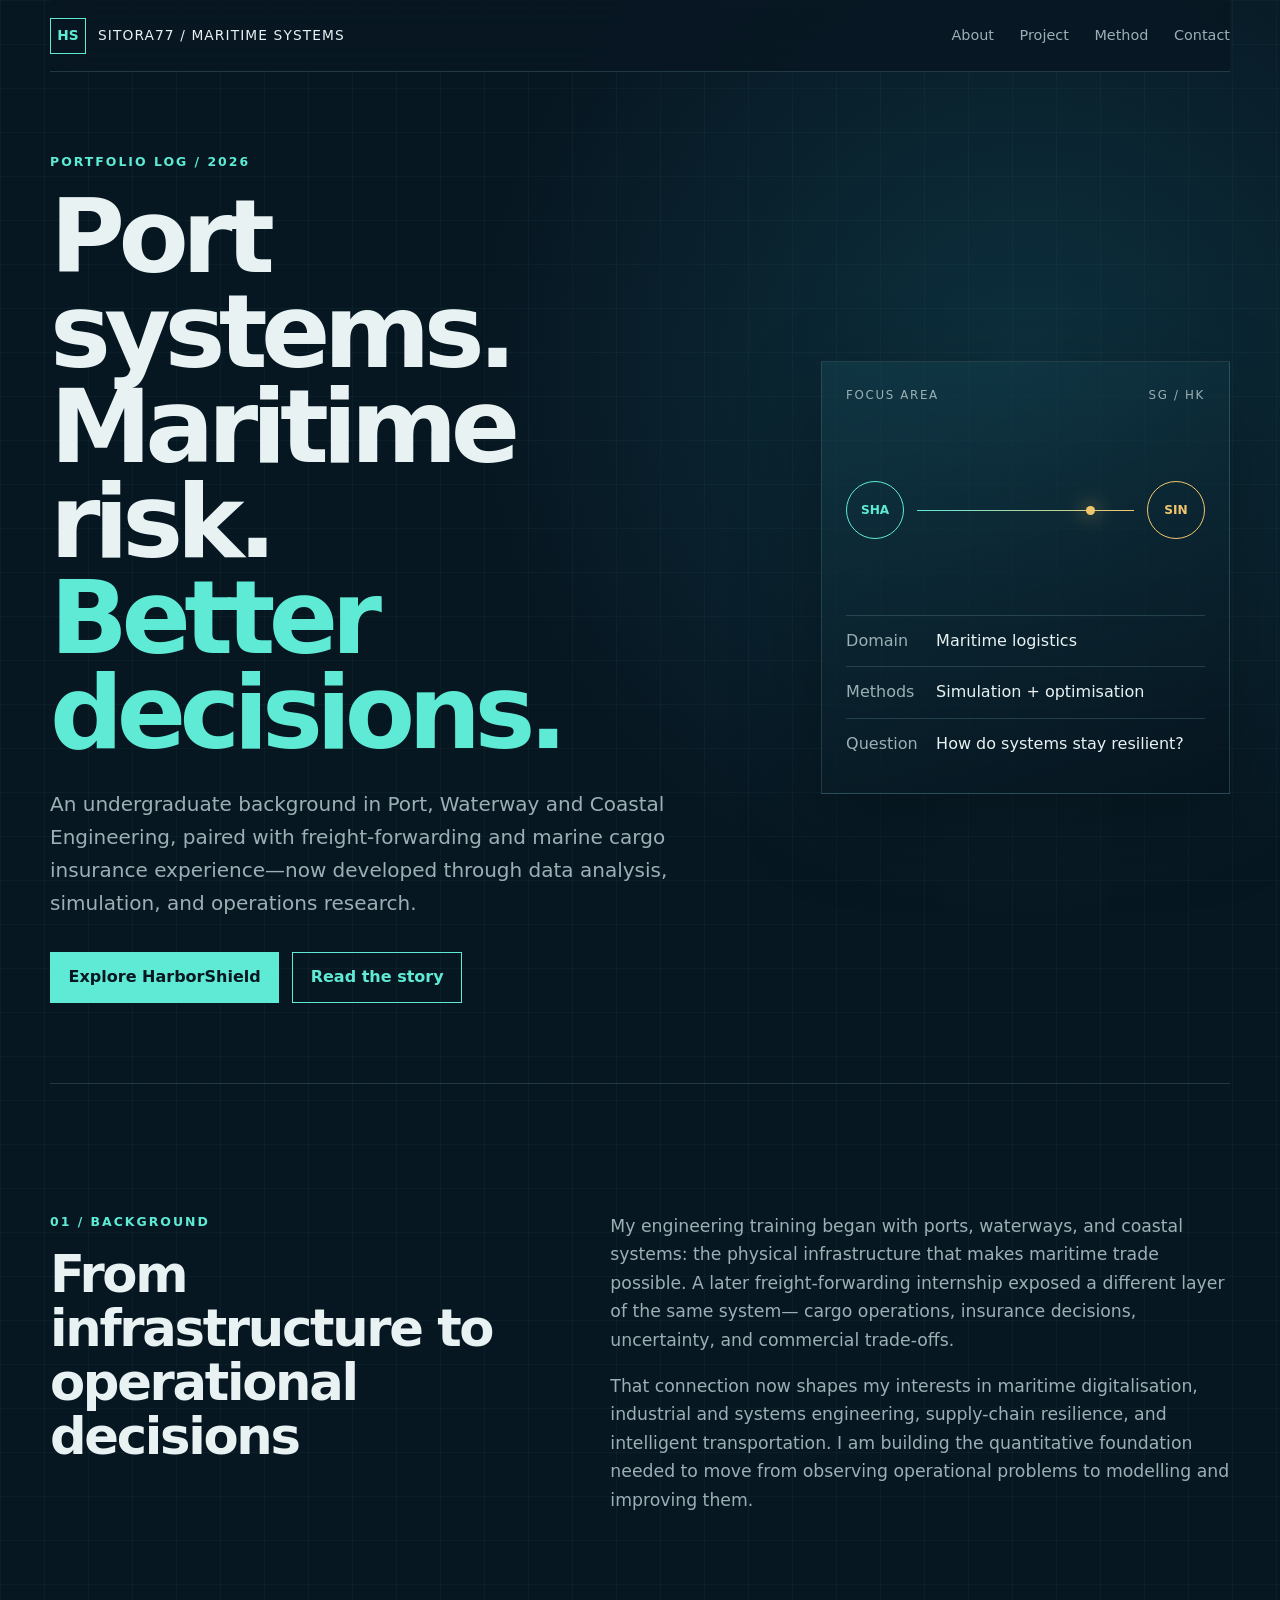
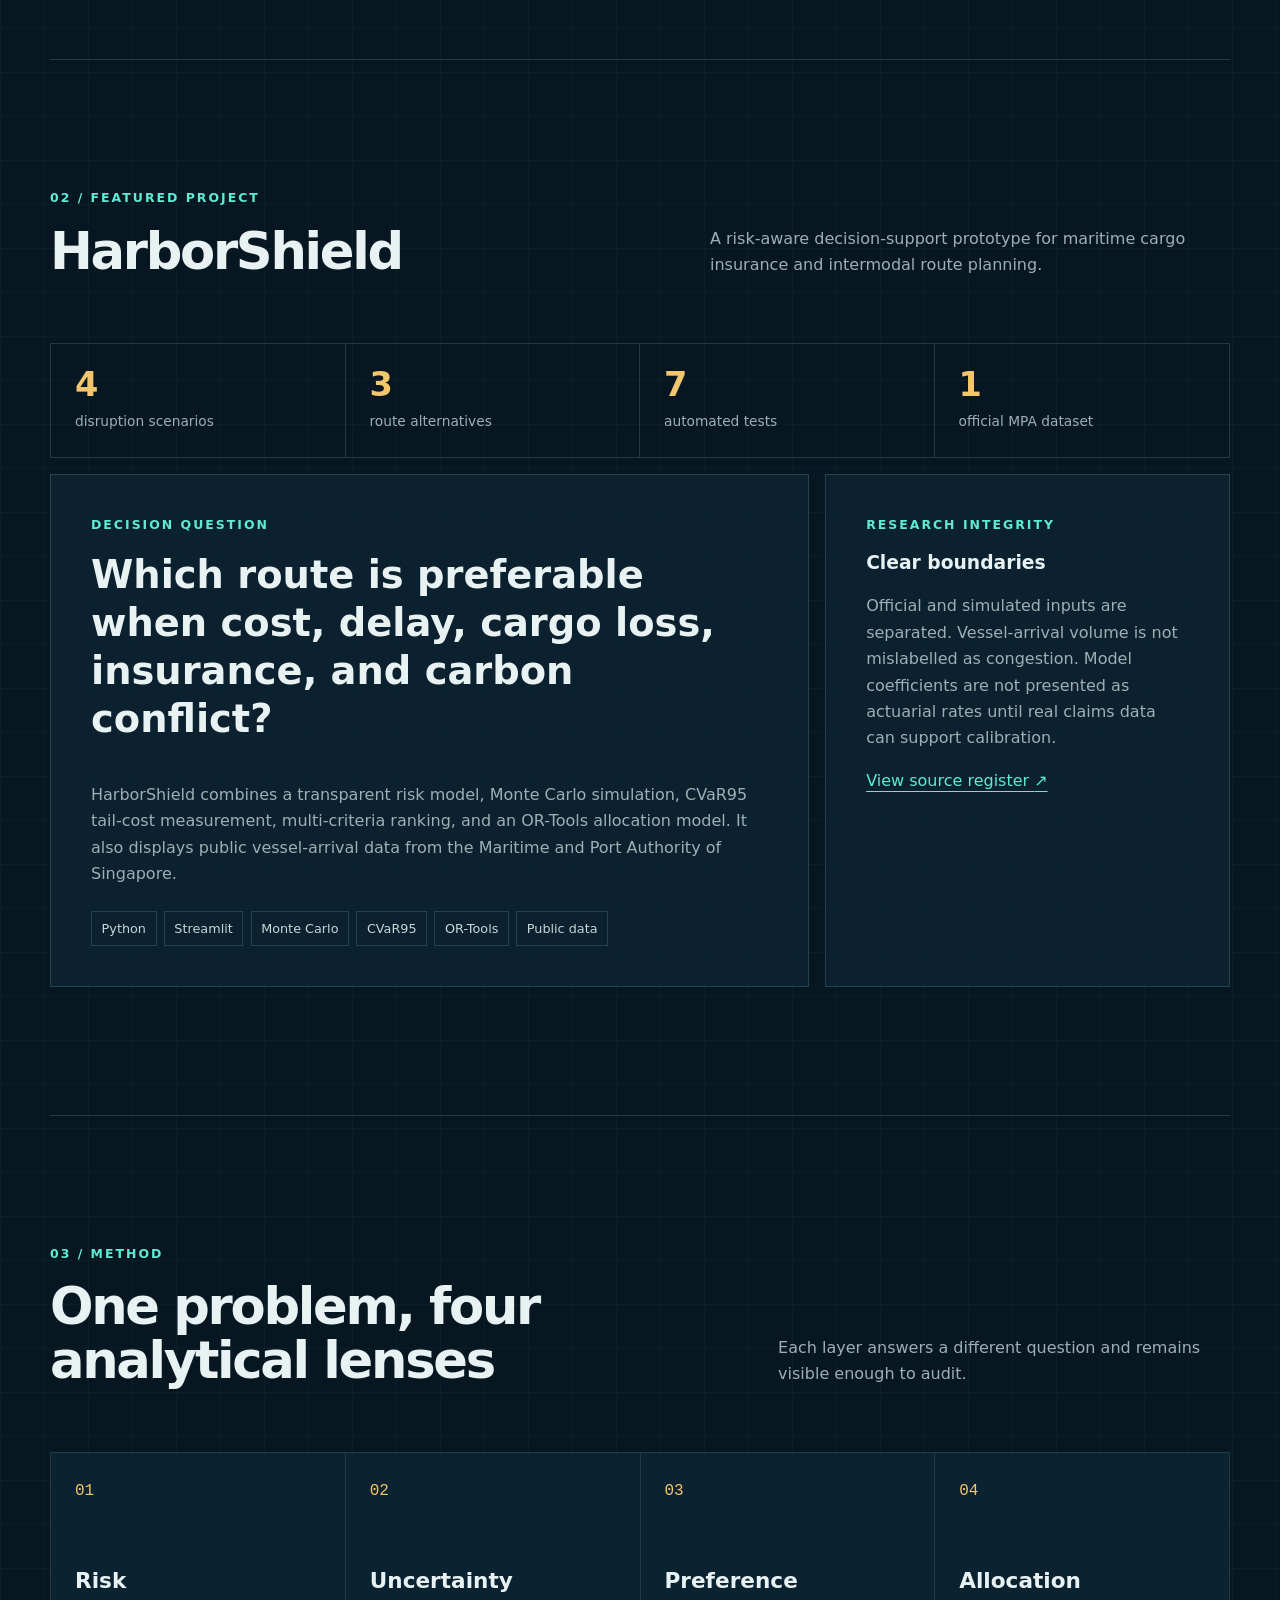
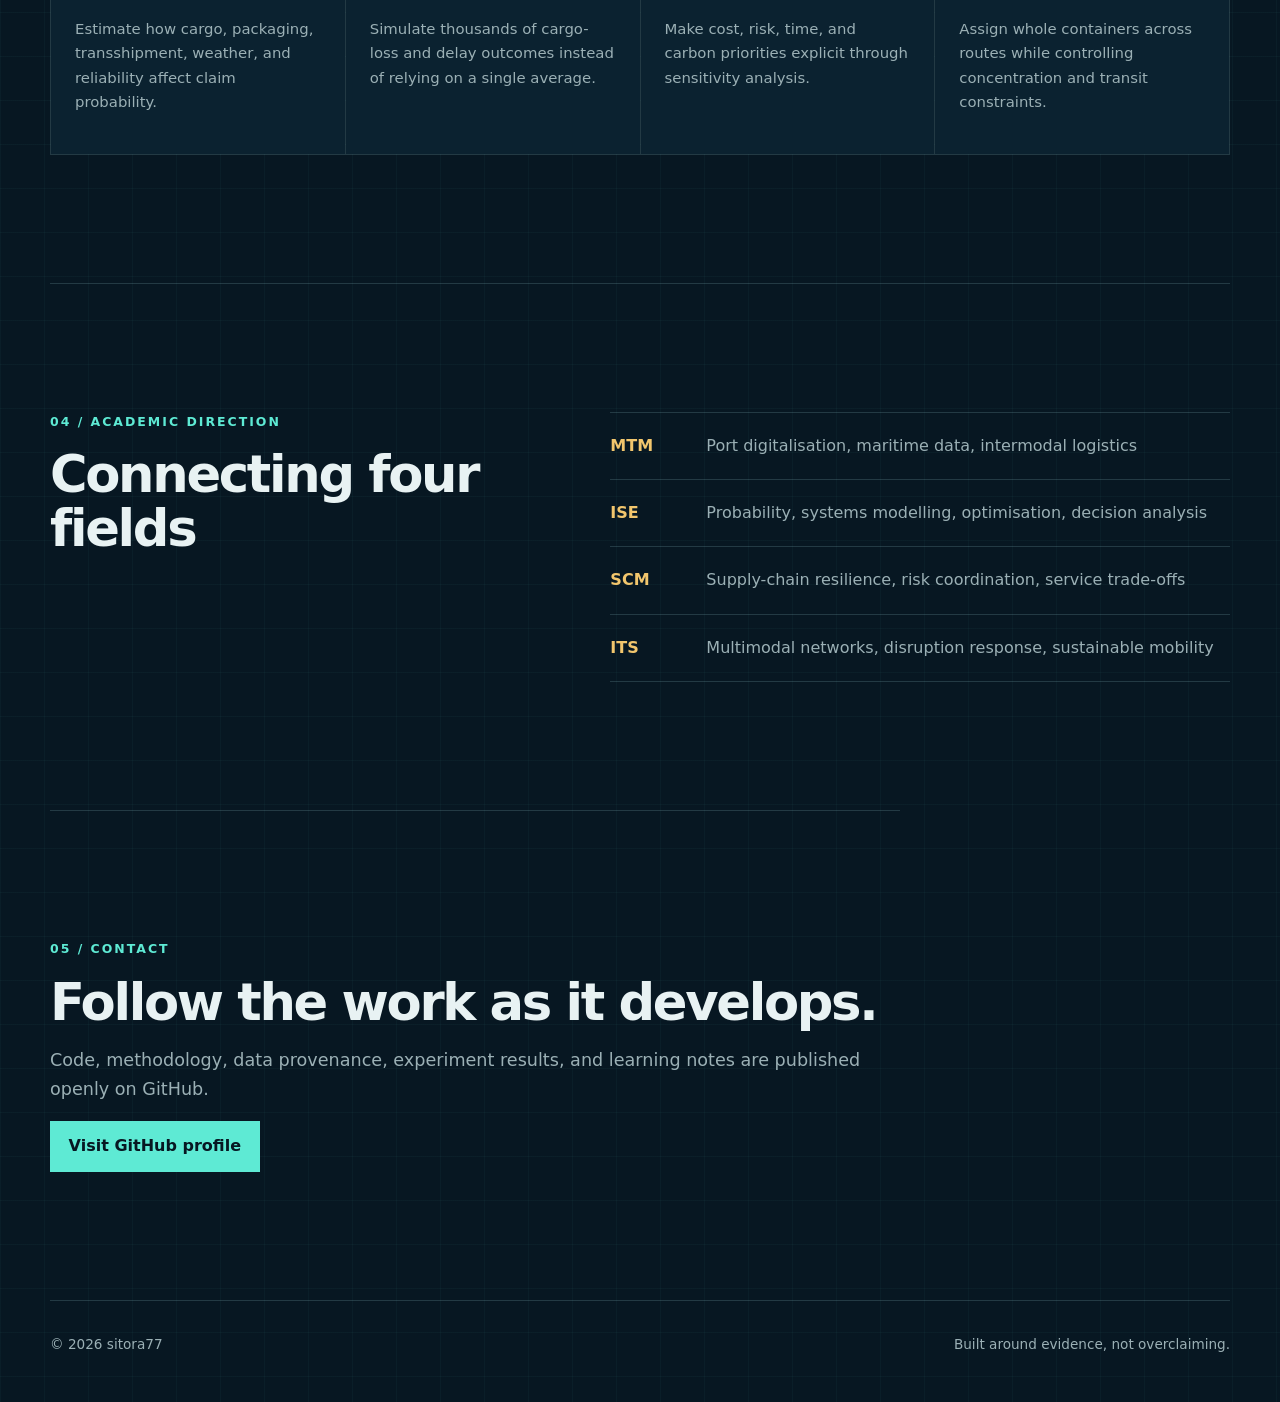
==== index.html @ 644c0356 "Launch maritime systems portfolio site" ====
<!doctype html>
<html lang="en">
  <head>
    <meta charset="utf-8" />
    <meta name="viewport" content="width=device-width, initial-scale=1" />
    <meta
      name="description"
      content="A portfolio in maritime systems, supply-chain risk, operations research, and intelligent transportation."
    />
    <meta name="theme-color" content="#071722" />
    <title>sitora77 — Maritime Systems Portfolio</title>
    <link
      rel="icon"
      type="image/svg+xml"
      href="data:image/svg+xml,%3Csvg xmlns='http://www.w3.org/2000/svg' viewBox='0 0 64 64'%3E%3Crect width='64' height='64' rx='14' fill='%23071722'/%3E%3Cpath d='M13 39h38M19 31h26M26 23h12' stroke='%235eead4' stroke-width='4' stroke-linecap='round'/%3E%3Cpath d='M15 46c7 5 27 5 34 0' fill='none' stroke='%23f2c66d' stroke-width='4' stroke-linecap='round'/%3E%3C/svg%3E"
    />
    <link rel="stylesheet" href="styles.css" />
    <script src="script.js" defer></script>
  </head>
  <body>
    <a class="skip-link" href="#main">Skip to content</a>
    <header class="site-header">
      <a class="brand" href="#top" aria-label="Portfolio home">
        <span class="brand-mark" aria-hidden="true">HS</span>
        <span>sitora77 / maritime systems</span>
      </a>
      <button class="menu-button" type="button" aria-expanded="false" aria-controls="site-nav">
        Menu
      </button>
      <nav id="site-nav" aria-label="Primary navigation">
        <a href="#about">About</a>
        <a href="#project">Project</a>
        <a href="#method">Method</a>
        <a href="#contact">Contact</a>
      </nav>
    </header>

    <main id="main">
      <section class="hero" id="top" aria-labelledby="hero-title">
        <div class="hero-copy">
          <p class="eyebrow">PORTFOLIO LOG / 2026</p>
          <h1 id="hero-title">Port systems.<br />Maritime risk.<br /><span>Better decisions.</span></h1>
          <p class="hero-summary">
            An undergraduate background in Port, Waterway and Coastal Engineering,
            paired with freight-forwarding and marine cargo insurance experience—now
            developed through data analysis, simulation, and operations research.
          </p>
          <div class="hero-actions">
            <a class="button button-primary" href="https://github.com/sitora77/harborshield">
              Explore HarborShield
            </a>
            <a class="button button-secondary" href="#about">Read the story</a>
          </div>
        </div>
        <aside class="signal-panel" aria-label="Portfolio coordinates">
          <div class="signal-topline">
            <span>FOCUS AREA</span>
            <span>SG / HK</span>
          </div>
          <div class="route-visual" aria-hidden="true">
            <span class="port port-a">SHA</span>
            <span class="route-line"></span>
            <span class="port port-b">SIN</span>
          </div>
          <dl class="signal-list">
            <div><dt>Domain</dt><dd>Maritime logistics</dd></div>
            <div><dt>Methods</dt><dd>Simulation + optimisation</dd></div>
            <div><dt>Question</dt><dd>How do systems stay resilient?</dd></div>
          </dl>
        </aside>
      </section>

      <section class="section section-grid" id="about" aria-labelledby="about-title">
        <div>
          <p class="section-index">01 / BACKGROUND</p>
          <h2 id="about-title">From infrastructure to operational decisions</h2>
        </div>
        <div class="prose">
          <p>
            My engineering training began with ports, waterways, and coastal systems:
            the physical infrastructure that makes maritime trade possible. A later
            freight-forwarding internship exposed a different layer of the same system—
            cargo operations, insurance decisions, uncertainty, and commercial trade-offs.
          </p>
          <p>
            That connection now shapes my interests in maritime digitalisation,
            industrial and systems engineering, supply-chain resilience, and intelligent
            transportation. I am building the quantitative foundation needed to move
            from observing operational problems to modelling and improving them.
          </p>
        </div>
      </section>

      <section class="section project-section" id="project" aria-labelledby="project-title">
        <div class="project-heading">
          <div>
            <p class="section-index">02 / FEATURED PROJECT</p>
            <h2 id="project-title">HarborShield</h2>
          </div>
          <p class="project-deck">
            A risk-aware decision-support prototype for maritime cargo insurance and
            intermodal route planning.
          </p>
        </div>

        <div class="metric-strip" aria-label="Project facts">
          <div><strong>4</strong><span>disruption scenarios</span></div>
          <div><strong>3</strong><span>route alternatives</span></div>
          <div><strong>7</strong><span>automated tests</span></div>
          <div><strong>1</strong><span>official MPA dataset</span></div>
        </div>

        <div class="project-grid">
          <article class="project-card project-card-main">
            <p class="card-label">DECISION QUESTION</p>
            <h3>Which route is preferable when cost, delay, cargo loss, insurance, and carbon conflict?</h3>
            <p>
              HarborShield combines a transparent risk model, Monte Carlo simulation,
              CVaR95 tail-cost measurement, multi-criteria ranking, and an OR-Tools
              allocation model. It also displays public vessel-arrival data from the
              Maritime and Port Authority of Singapore.
            </p>
            <div class="tag-list" aria-label="Project methods">
              <span>Python</span><span>Streamlit</span><span>Monte Carlo</span>
              <span>CVaR95</span><span>OR-Tools</span><span>Public data</span>
            </div>
          </article>
          <article class="project-card">
            <p class="card-label">RESEARCH INTEGRITY</p>
            <h3>Clear boundaries</h3>
            <p>
              Official and simulated inputs are separated. Vessel-arrival volume is not
              mislabelled as congestion. Model coefficients are not presented as
              actuarial rates until real claims data can support calibration.
            </p>
            <a class="text-link" href="https://github.com/sitora77/harborshield/blob/main/docs/LITERATURE_AND_OPEN_SOURCE.md">
              View source register <span aria-hidden="true">↗</span>
            </a>
          </article>
        </div>
      </section>

      <section class="section" id="method" aria-labelledby="method-title">
        <p class="section-index">03 / METHOD</p>
        <div class="method-heading">
          <h2 id="method-title">One problem, four analytical lenses</h2>
          <p>Each layer answers a different question and remains visible enough to audit.</p>
        </div>
        <ol class="method-grid">
          <li>
            <span>01</span>
            <h3>Risk</h3>
            <p>Estimate how cargo, packaging, transshipment, weather, and reliability affect claim probability.</p>
          </li>
          <li>
            <span>02</span>
            <h3>Uncertainty</h3>
            <p>Simulate thousands of cargo-loss and delay outcomes instead of relying on a single average.</p>
          </li>
          <li>
            <span>03</span>
            <h3>Preference</h3>
            <p>Make cost, risk, time, and carbon priorities explicit through sensitivity analysis.</p>
          </li>
          <li>
            <span>04</span>
            <h3>Allocation</h3>
            <p>Assign whole containers across routes while controlling concentration and transit constraints.</p>
          </li>
        </ol>
      </section>

      <section class="section direction-section" aria-labelledby="direction-title">
        <div>
          <p class="section-index">04 / ACADEMIC DIRECTION</p>
          <h2 id="direction-title">Connecting four fields</h2>
        </div>
        <div class="direction-list">
          <div><span>MTM</span><p>Port digitalisation, maritime data, intermodal logistics</p></div>
          <div><span>ISE</span><p>Probability, systems modelling, optimisation, decision analysis</p></div>
          <div><span>SCM</span><p>Supply-chain resilience, risk coordination, service trade-offs</p></div>
          <div><span>ITS</span><p>Multimodal networks, disruption response, sustainable mobility</p></div>
        </div>
      </section>

      <section class="section contact-section" id="contact" aria-labelledby="contact-title">
        <p class="section-index">05 / CONTACT</p>
        <h2 id="contact-title">Follow the work as it develops.</h2>
        <p>
          Code, methodology, data provenance, experiment results, and learning notes are
          published openly on GitHub.
        </p>
        <a class="button button-primary" href="https://github.com/sitora77">Visit GitHub profile</a>
      </section>
    </main>

    <footer>
      <span>© <span id="year">2026</span> sitora77</span>
      <span>Built around evidence, not overclaiming.</span>
    </footer>
  </body>
</html>
---- styles.css ----
:root {
  color-scheme: dark;
  --ink: #e8f2f3;
  --muted: #9bb0b5;
  --deep: #071722;
  --deep-2: #0b2230;
  --panel: rgba(12, 38, 52, 0.76);
  --line: rgba(147, 197, 205, 0.2);
  --aqua: #5eead4;
  --gold: #f2c66d;
  --max: 1180px;
}

* { box-sizing: border-box; }
html { scroll-behavior: smooth; }
body {
  margin: 0;
  min-width: 320px;
  background:
    linear-gradient(rgba(94, 234, 212, 0.035) 1px, transparent 1px),
    linear-gradient(90deg, rgba(94, 234, 212, 0.035) 1px, transparent 1px),
    radial-gradient(circle at 80% 8%, rgba(31, 125, 146, 0.24), transparent 34rem),
    var(--deep);
  background-size: 44px 44px, 44px 44px, auto, auto;
  color: var(--ink);
  font-family: Inter, ui-sans-serif, system-ui, -apple-system, BlinkMacSystemFont, "Segoe UI", sans-serif;
  font-size: 16px;
  line-height: 1.65;
}

a { color: inherit; }
.skip-link {
  position: fixed;
  left: 1rem;
  top: -5rem;
  z-index: 100;
  background: var(--aqua);
  color: var(--deep);
  padding: 0.7rem 1rem;
  font-weight: 800;
}
.skip-link:focus { top: 1rem; }

.site-header {
  position: sticky;
  top: 0;
  z-index: 20;
  display: flex;
  align-items: center;
  justify-content: space-between;
  width: min(calc(100% - 2rem), var(--max));
  margin: 0 auto;
  min-height: 72px;
  border-bottom: 1px solid var(--line);
  background: rgba(7, 23, 34, 0.86);
  backdrop-filter: blur(18px);
}
.brand {
  display: inline-flex;
  align-items: center;
  gap: 0.75rem;
  text-decoration: none;
  color: var(--ink);
  font-size: 0.86rem;
  letter-spacing: 0.08em;
  text-transform: uppercase;
}
.brand-mark {
  display: grid;
  place-items: center;
  width: 36px;
  height: 36px;
  border: 1px solid var(--aqua);
  color: var(--aqua);
  font-weight: 800;
  letter-spacing: 0;
}
nav { display: flex; gap: 1.6rem; }
nav a {
  color: var(--muted);
  text-decoration: none;
  font-size: 0.9rem;
}
nav a:hover, nav a:focus-visible { color: var(--aqua); }
.menu-button {
  display: none;
  border: 1px solid var(--line);
  background: transparent;
  color: var(--ink);
  padding: 0.55rem 0.8rem;
  font: inherit;
}

main, footer { width: min(calc(100% - 2rem), var(--max)); margin: 0 auto; }
.hero {
  display: grid;
  grid-template-columns: minmax(0, 1.25fr) minmax(300px, 0.75fr);
  gap: clamp(3rem, 7vw, 7rem);
  align-items: center;
  min-height: calc(100vh - 72px);
  padding: 5rem 0;
}
.eyebrow, .section-index, .card-label {
  margin: 0 0 1rem;
  color: var(--aqua);
  font-size: 0.78rem;
  font-weight: 750;
  letter-spacing: 0.16em;
  text-transform: uppercase;
}
h1, h2, h3, p { margin-top: 0; }
h1 {
  margin-bottom: 1.75rem;
  max-width: 780px;
  font-size: clamp(3.2rem, 8vw, 7.4rem);
  line-height: 0.93;
  letter-spacing: -0.065em;
}
h1 span { color: var(--aqua); }
h2 {
  margin-bottom: 1rem;
  font-size: clamp(2rem, 4vw, 4rem);
  line-height: 1.05;
  letter-spacing: -0.045em;
}
h3 { line-height: 1.25; }
.hero-summary {
  max-width: 670px;
  margin-bottom: 2rem;
  color: var(--muted);
  font-size: clamp(1rem, 1.6vw, 1.25rem);
}
.hero-actions { display: flex; flex-wrap: wrap; gap: 0.8rem; }
.button {
  display: inline-flex;
  align-items: center;
  justify-content: center;
  min-height: 48px;
  padding: 0.7rem 1.1rem;
  border: 1px solid var(--aqua);
  text-decoration: none;
  font-weight: 750;
}
.button-primary { background: var(--aqua); color: var(--deep); }
.button-primary:hover, .button-primary:focus-visible { background: #96f5e6; }
.button-secondary { color: var(--aqua); }
.button-secondary:hover, .button-secondary:focus-visible { background: rgba(94, 234, 212, 0.08); }

.signal-panel {
  border: 1px solid var(--line);
  background: linear-gradient(160deg, rgba(20, 65, 80, 0.52), rgba(5, 19, 29, 0.84));
  box-shadow: 0 28px 80px rgba(0, 0, 0, 0.28);
  padding: 1.5rem;
}
.signal-topline {
  display: flex;
  justify-content: space-between;
  color: var(--muted);
  font-size: 0.74rem;
  letter-spacing: 0.14em;
}
.route-visual {
  display: grid;
  grid-template-columns: auto 1fr auto;
  align-items: center;
  gap: 0.8rem;
  min-height: 210px;
}
.port {
  display: grid;
  place-items: center;
  width: 58px;
  height: 58px;
  border: 1px solid var(--aqua);
  border-radius: 50%;
  color: var(--aqua);
  font-size: 0.76rem;
  font-weight: 800;
}
.port-b { border-color: var(--gold); color: var(--gold); }
.route-line {
  position: relative;
  height: 1px;
  background: linear-gradient(90deg, var(--aqua), var(--gold));
}
.route-line::after {
  content: "";
  position: absolute;
  right: 18%;
  top: -4px;
  width: 9px;
  height: 9px;
  border-radius: 50%;
  background: var(--gold);
  box-shadow: 0 0 20px var(--gold);
}
.signal-list { margin: 0; }
.signal-list div {
  display: grid;
  grid-template-columns: 90px 1fr;
  padding: 0.75rem 0;
  border-top: 1px solid var(--line);
}
.signal-list dt { color: var(--muted); }
.signal-list dd { margin: 0; }

.section { padding: clamp(5rem, 10vw, 9rem) 0; border-top: 1px solid var(--line); }
.section-grid, .direction-section {
  display: grid;
  grid-template-columns: 0.85fr 1.15fr;
  gap: clamp(2rem, 8vw, 8rem);
}
.prose { color: var(--muted); font-size: 1.08rem; }
.prose p { max-width: 700px; }
.project-heading, .method-heading {
  display: flex;
  align-items: end;
  justify-content: space-between;
  gap: 2rem;
  margin-bottom: 3rem;
}
.project-deck, .method-heading p { max-width: 520px; color: var(--muted); }
.metric-strip {
  display: grid;
  grid-template-columns: repeat(4, 1fr);
  border: 1px solid var(--line);
  margin-bottom: 1rem;
}
.metric-strip div { padding: 1.5rem; border-right: 1px solid var(--line); }
.metric-strip div:last-child { border-right: 0; }
.metric-strip strong { display: block; color: var(--gold); font-size: 2.1rem; line-height: 1; }
.metric-strip span { display: block; margin-top: 0.55rem; color: var(--muted); font-size: 0.86rem; }
.project-grid { display: grid; grid-template-columns: 1.5fr 0.8fr; gap: 1rem; }
.project-card {
  min-height: 100%;
  border: 1px solid var(--line);
  background: var(--panel);
  padding: clamp(1.5rem, 4vw, 2.5rem);
}
.project-card-main h3 { max-width: 760px; font-size: clamp(1.4rem, 3vw, 2.5rem); }
.project-card p:not(.card-label) { color: var(--muted); }
.tag-list { display: flex; flex-wrap: wrap; gap: 0.45rem; margin-top: 1.5rem; }
.tag-list span { border: 1px solid var(--line); padding: 0.35rem 0.6rem; color: #c5d7da; font-size: 0.8rem; }
.text-link { color: var(--aqua); text-underline-offset: 0.3rem; }

.method-grid {
  display: grid;
  grid-template-columns: repeat(4, 1fr);
  gap: 1px;
  margin: 0;
  padding: 1px;
  background: var(--line);
  list-style: none;
}
.method-grid li { min-height: 270px; padding: 1.5rem; background: var(--deep-2); }
.method-grid li > span { color: var(--gold); font-family: ui-monospace, SFMono-Regular, Menlo, monospace; }
.method-grid h3 { margin-top: 4rem; font-size: 1.35rem; }
.method-grid p { color: var(--muted); font-size: 0.93rem; }
.direction-list { border-top: 1px solid var(--line); }
.direction-list div {
  display: grid;
  grid-template-columns: 80px 1fr;
  gap: 1rem;
  padding: 1.25rem 0;
  border-bottom: 1px solid var(--line);
}
.direction-list span { color: var(--gold); font-weight: 800; }
.direction-list p { margin: 0; color: var(--muted); }
.contact-section { max-width: 850px; }
.contact-section > p:not(.section-index) { color: var(--muted); font-size: 1.1rem; }
footer {
  display: flex;
  justify-content: space-between;
  gap: 1rem;
  padding: 2rem 0 3rem;
  border-top: 1px solid var(--line);
  color: var(--muted);
  font-size: 0.85rem;
}

@media (max-width: 900px) {
  .hero, .section-grid, .direction-section, .project-grid { grid-template-columns: 1fr; }
  .hero { min-height: auto; }
  .signal-panel { max-width: 620px; }
  .metric-strip, .method-grid { grid-template-columns: repeat(2, 1fr); }
  .metric-strip div:nth-child(2) { border-right: 0; }
  .metric-strip div:nth-child(-n + 2) { border-bottom: 1px solid var(--line); }
}

@media (max-width: 650px) {
  .site-header { width: calc(100% - 1.25rem); }
  main, footer { width: calc(100% - 1.5rem); }
  .menu-button { display: inline-block; }
  nav {
    display: none;
    position: absolute;
    right: 0;
    top: 60px;
    flex-direction: column;
    min-width: 180px;
    padding: 1rem;
    border: 1px solid var(--line);
    background: var(--deep-2);
  }
  nav.is-open { display: flex; }
  h1 { font-size: clamp(3rem, 17vw, 5rem); }
  .project-heading, .method-heading { display: block; }
  .metric-strip, .method-grid { grid-template-columns: 1fr; }
  .metric-strip div { border-right: 0; border-bottom: 1px solid var(--line); }
  .metric-strip div:last-child { border-bottom: 0; }
  .method-grid li { min-height: auto; }
  .method-grid h3 { margin-top: 2.5rem; }
  footer { flex-direction: column; }
}

@media (prefers-reduced-motion: reduce) {
  html { scroll-behavior: auto; }
}
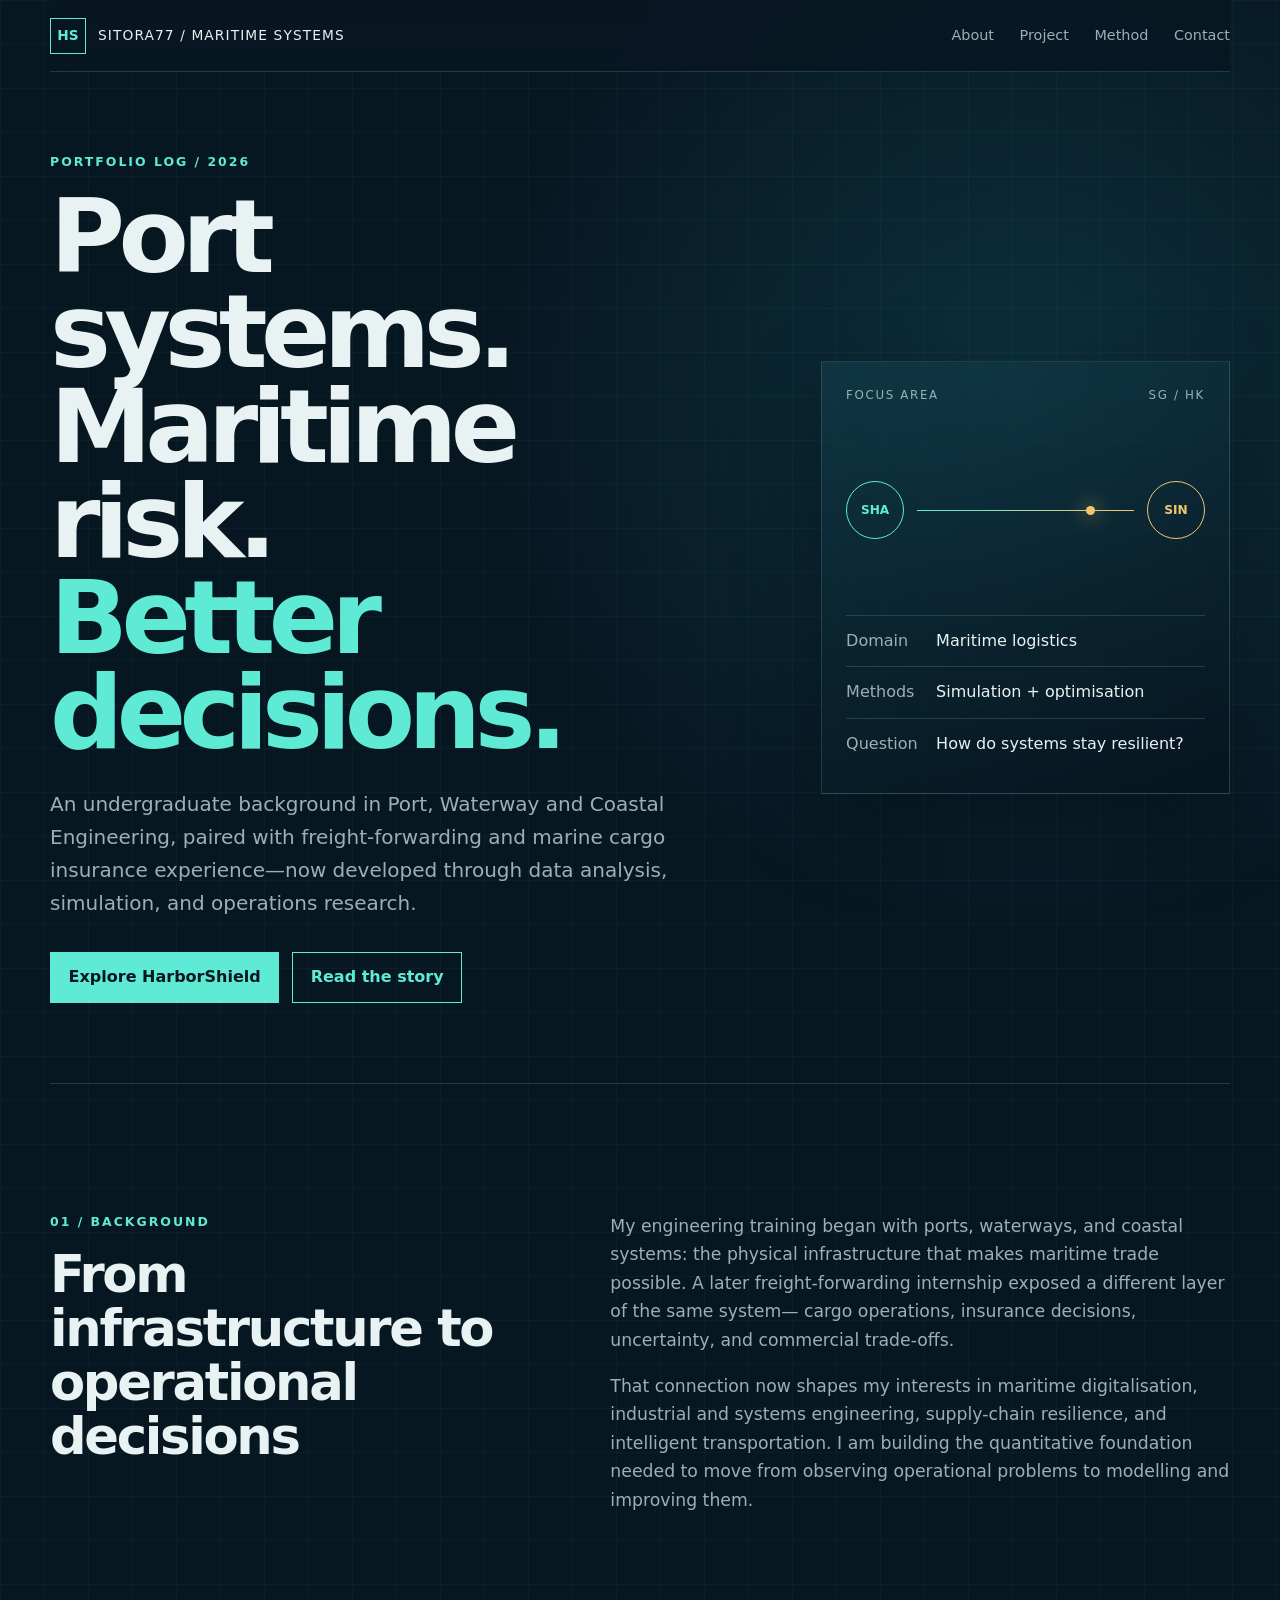
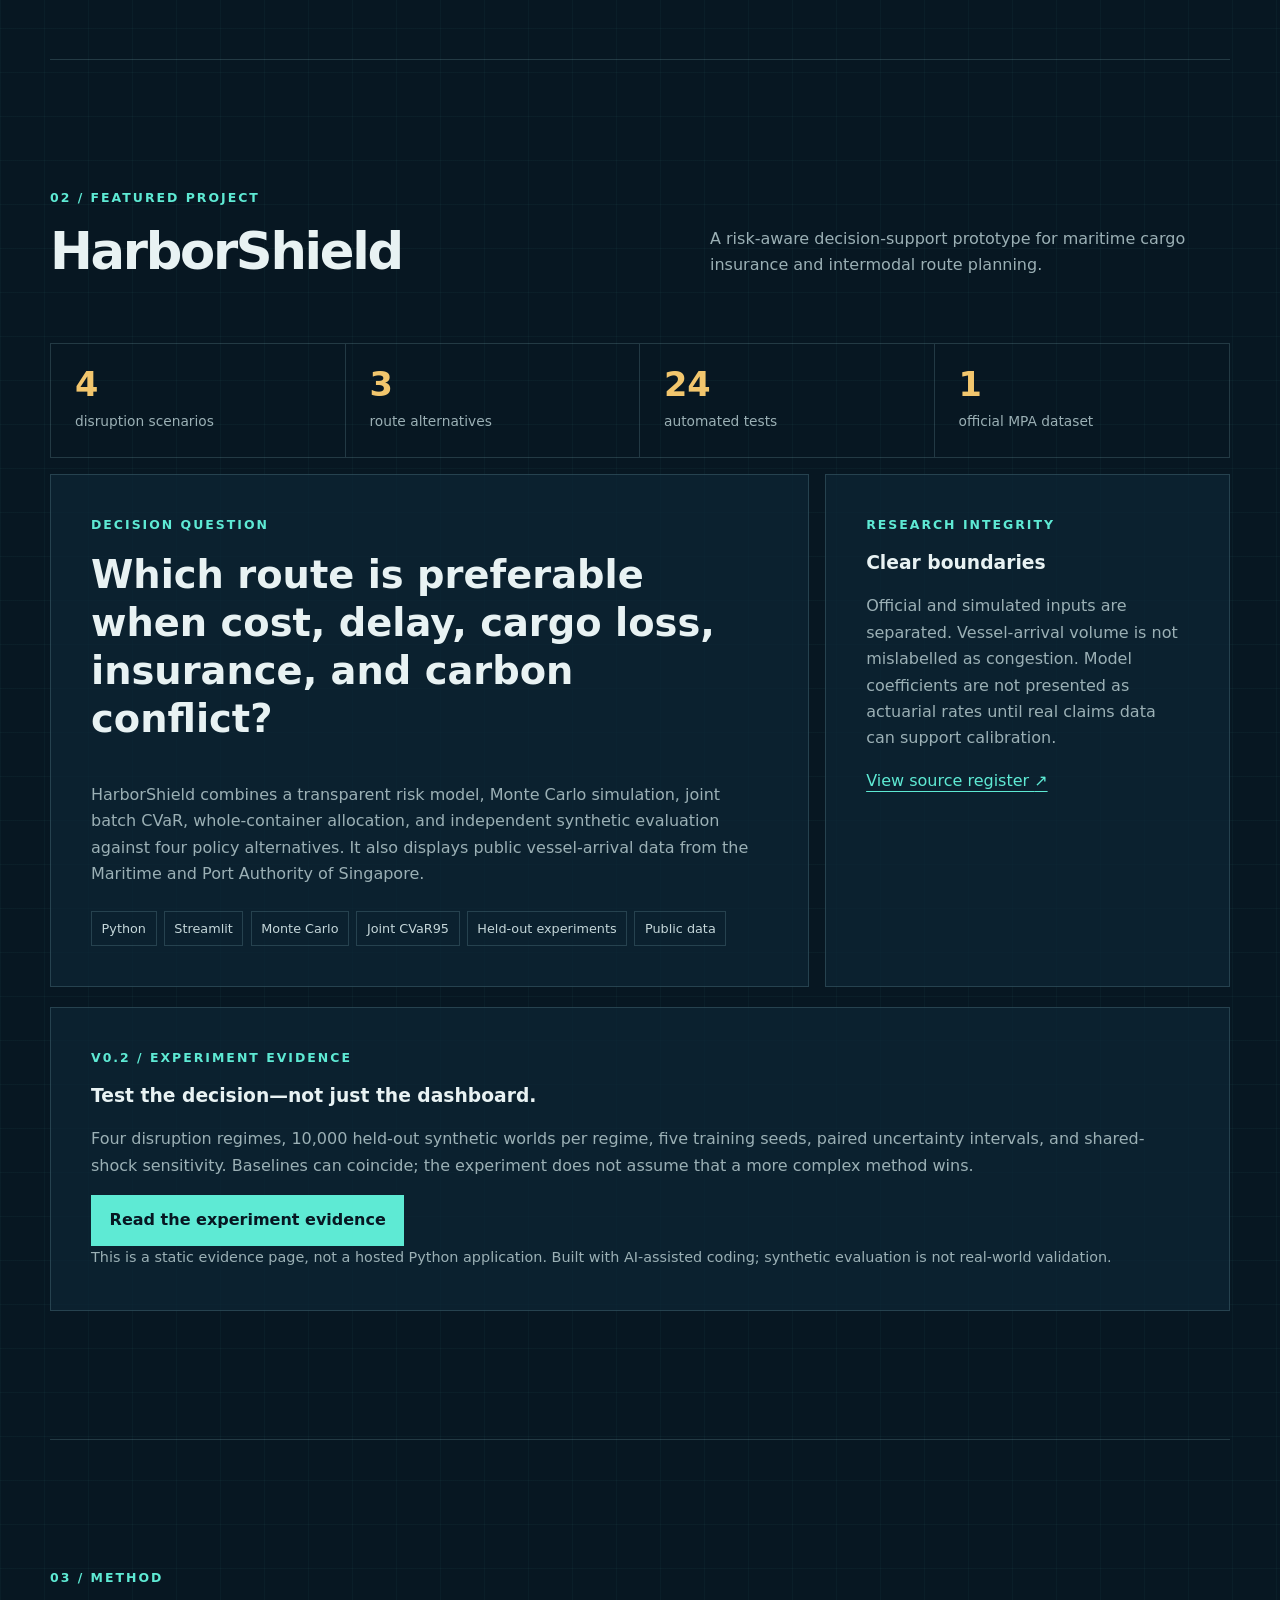
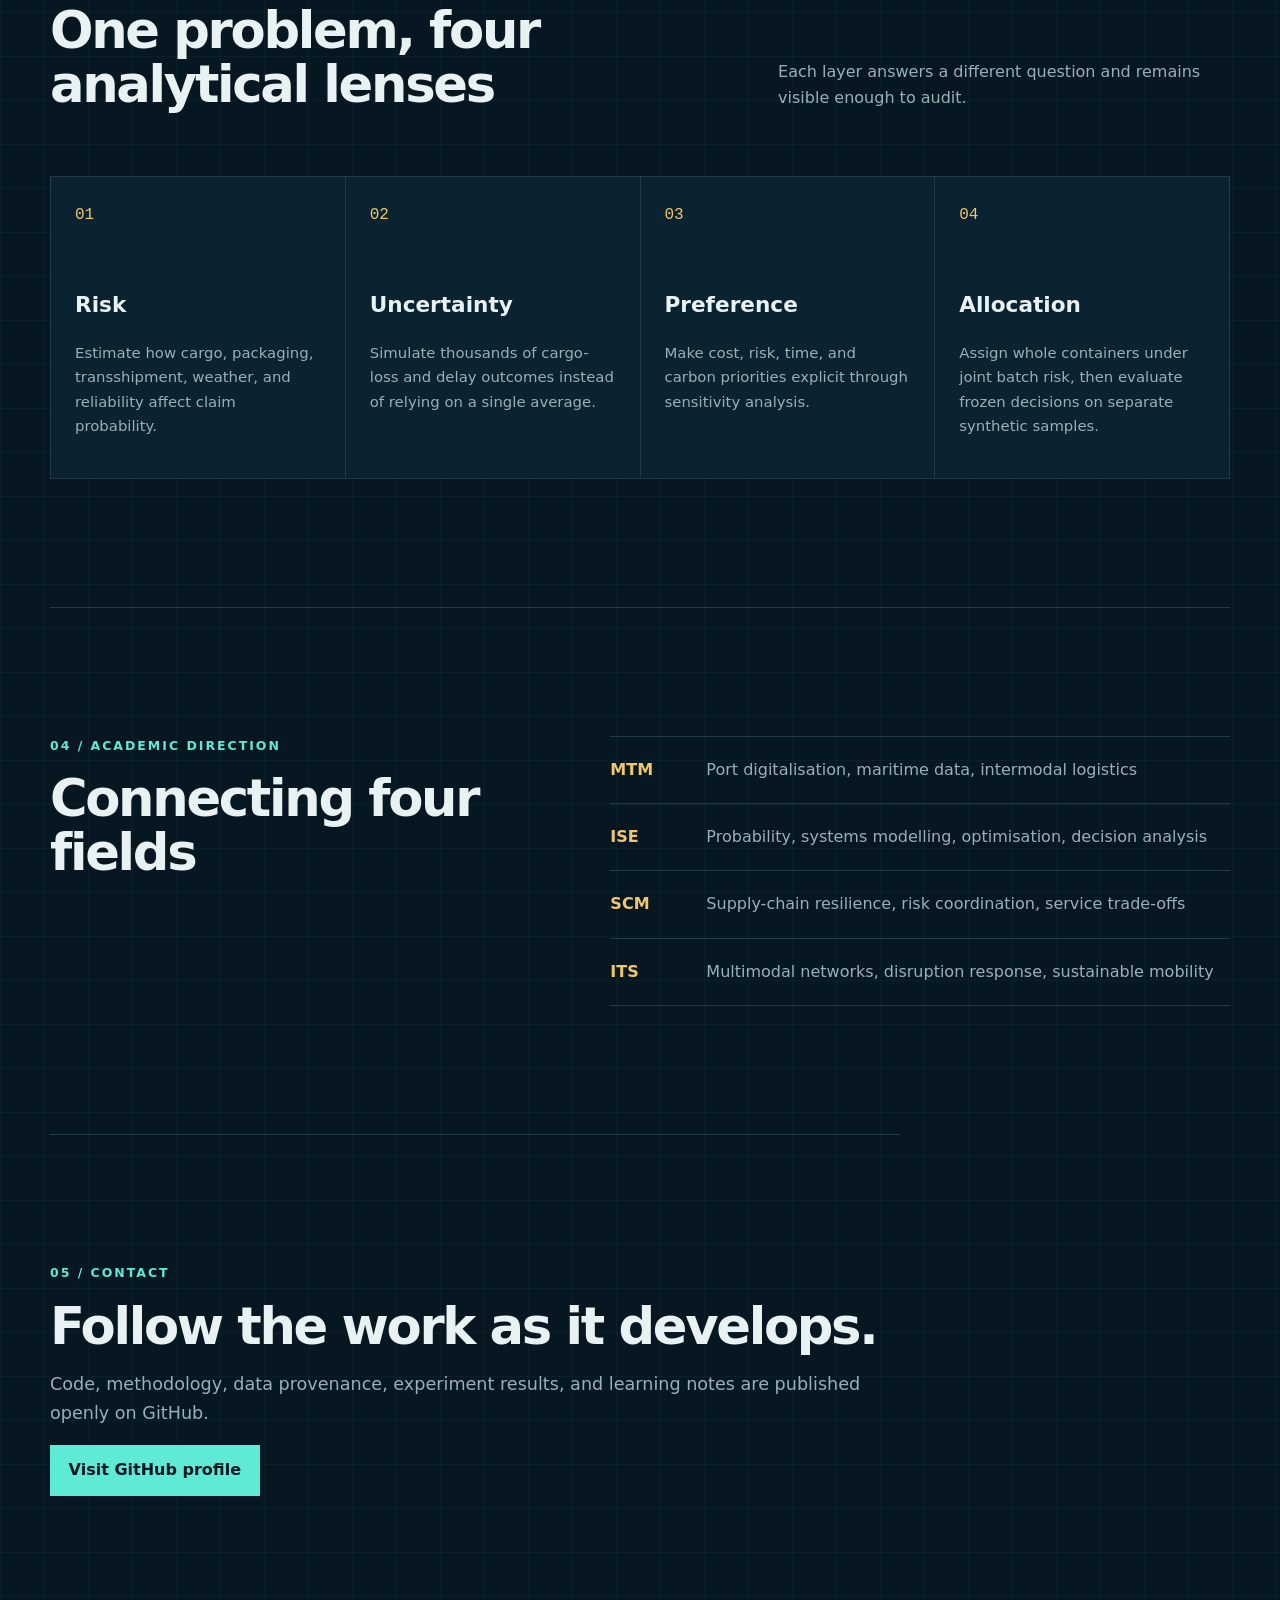
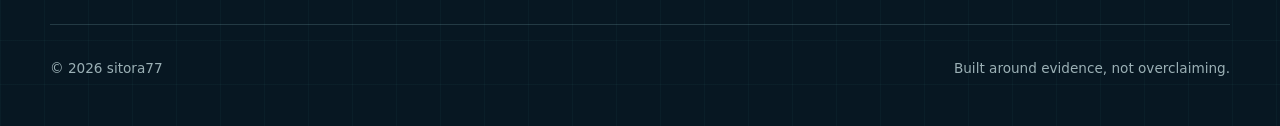
==== commit fb6c1f15: "Publish HarborShield v0.2 experiment evidence" ====
--- a/index.html
+++ b/index.html
@@ -106,7 +106,7 @@
         <div class="metric-strip" aria-label="Project facts">
           <div><strong>4</strong><span>disruption scenarios</span></div>
           <div><strong>3</strong><span>route alternatives</span></div>
-          <div><strong>7</strong><span>automated tests</span></div>
+          <div><strong>24</strong><span>automated tests</span></div>
           <div><strong>1</strong><span>official MPA dataset</span></div>
         </div>
 
@@ -116,13 +116,13 @@
             <h3>Which route is preferable when cost, delay, cargo loss, insurance, and carbon conflict?</h3>
             <p>
               HarborShield combines a transparent risk model, Monte Carlo simulation,
-              CVaR95 tail-cost measurement, multi-criteria ranking, and an OR-Tools
-              allocation model. It also displays public vessel-arrival data from the
+              joint batch CVaR, whole-container allocation, and independent synthetic
+              evaluation against four policy alternatives. It also displays public vessel-arrival data from the
               Maritime and Port Authority of Singapore.
             </p>
             <div class="tag-list" aria-label="Project methods">
               <span>Python</span><span>Streamlit</span><span>Monte Carlo</span>
-              <span>CVaR95</span><span>OR-Tools</span><span>Public data</span>
+              <span>Joint CVaR95</span><span>Held-out experiments</span><span>Public data</span>
             </div>
           </article>
           <article class="project-card">
@@ -138,6 +138,20 @@
             </a>
           </article>
         </div>
+        <article class="project-card evidence-card">
+          <p class="card-label">v0.2 / EXPERIMENT EVIDENCE</p>
+          <h3>Test the decision—not just the dashboard.</h3>
+          <p>
+            Four disruption regimes, 10,000 held-out synthetic worlds per regime,
+            five training seeds, paired uncertainty intervals, and shared-shock sensitivity.
+            Baselines can coincide; the experiment does not assume that a more complex method wins.
+          </p>
+          <a class="button button-primary" href="experiment.html">Read the experiment evidence</a>
+          <p class="evidence-note">
+            This is a static evidence page, not a hosted Python application.
+            Built with AI-assisted coding; synthetic evaluation is not real-world validation.
+          </p>
+        </article>
       </section>
 
       <section class="section" id="method" aria-labelledby="method-title">
@@ -165,7 +179,7 @@
           <li>
             <span>04</span>
             <h3>Allocation</h3>
-            <p>Assign whole containers across routes while controlling concentration and transit constraints.</p>
+            <p>Assign whole containers under joint batch risk, then evaluate frozen decisions on separate synthetic samples.</p>
           </li>
         </ol>
       </section>
@@ -200,4 +214,3 @@
     </footer>
   </body>
 </html>
-
--- a/styles.css
+++ b/styles.css
@@ -266,6 +266,8 @@
 }
 .direction-list span { color: var(--gold); font-weight: 800; }
 .direction-list p { margin: 0; color: var(--muted); }
+.evidence-card { margin-top: 1.25rem; }
+.evidence-card .evidence-note { color: var(--muted); font-size: 0.9rem; margin-bottom: 0; }
 .contact-section { max-width: 850px; }
 .contact-section > p:not(.section-index) { color: var(--muted); font-size: 1.1rem; }
 footer {
@@ -316,4 +318,3 @@
 @media (prefers-reduced-motion: reduce) {
   html { scroll-behavior: auto; }
 }
-
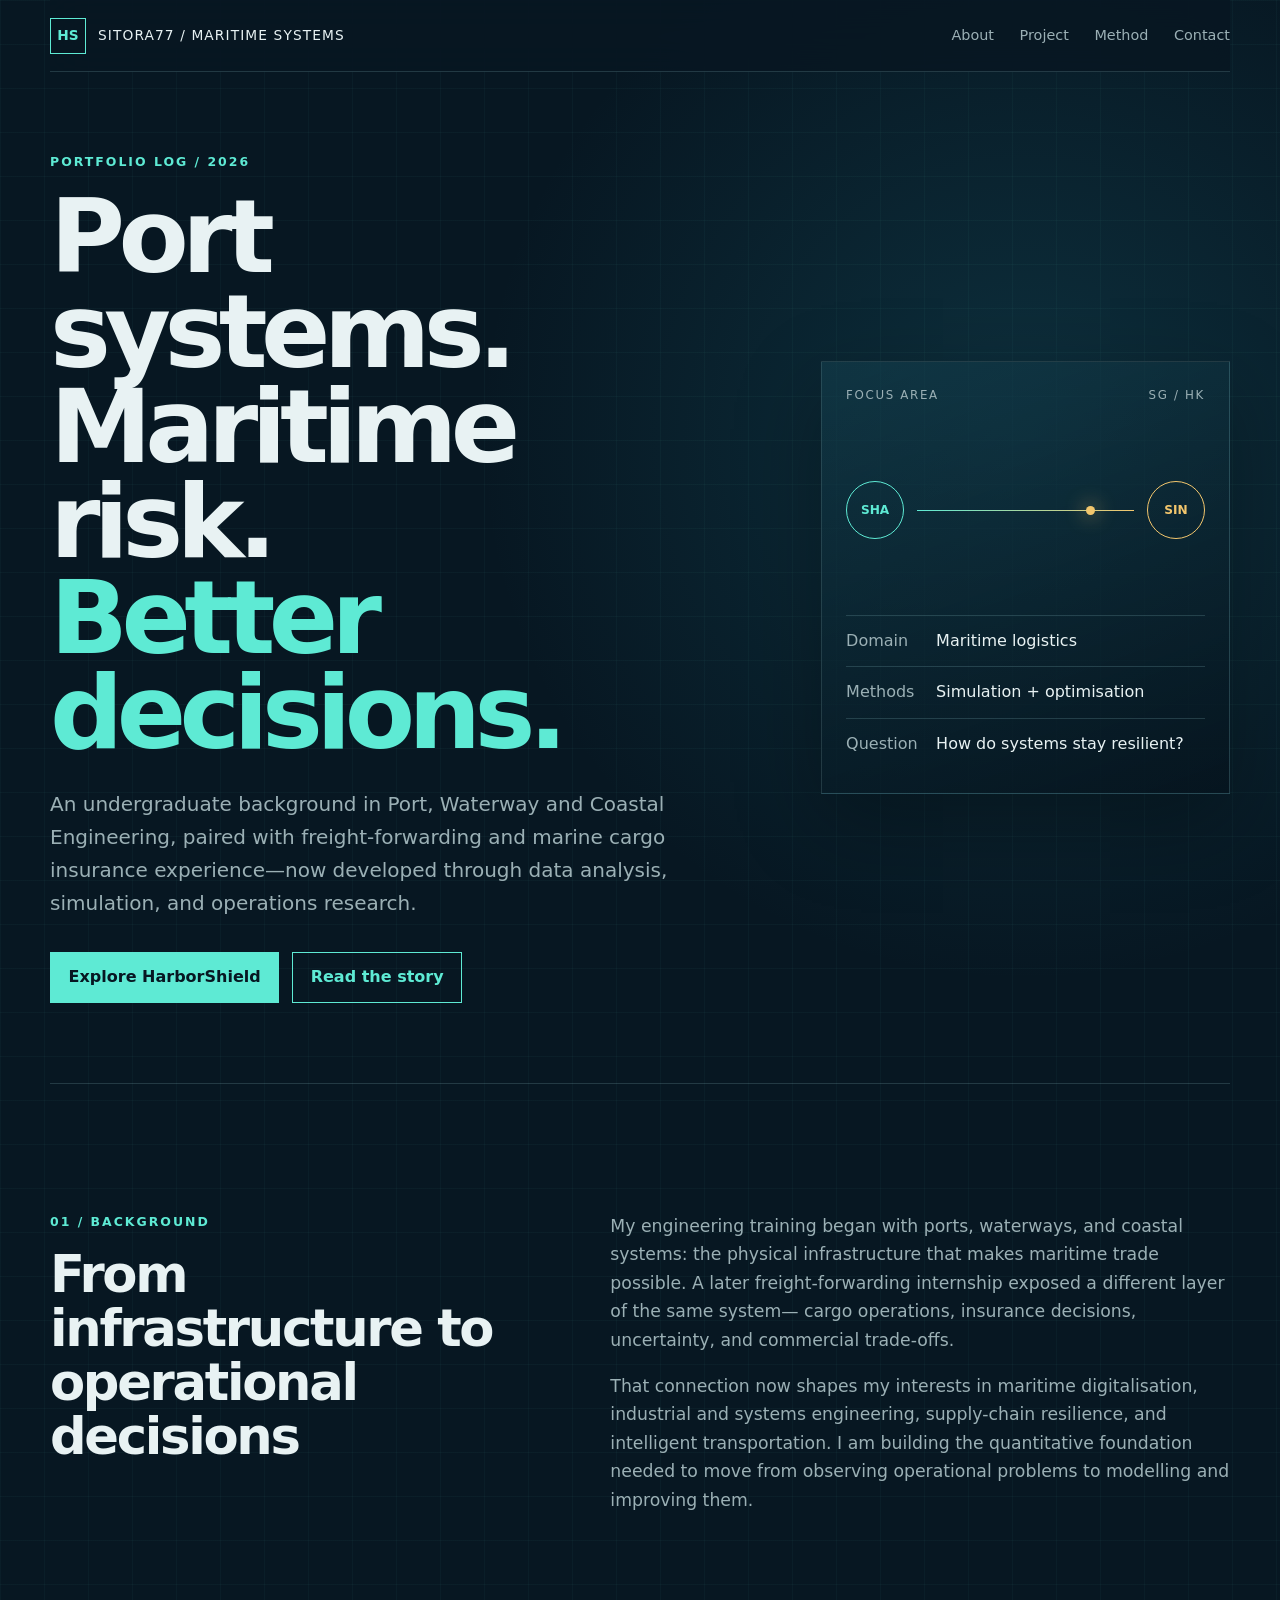
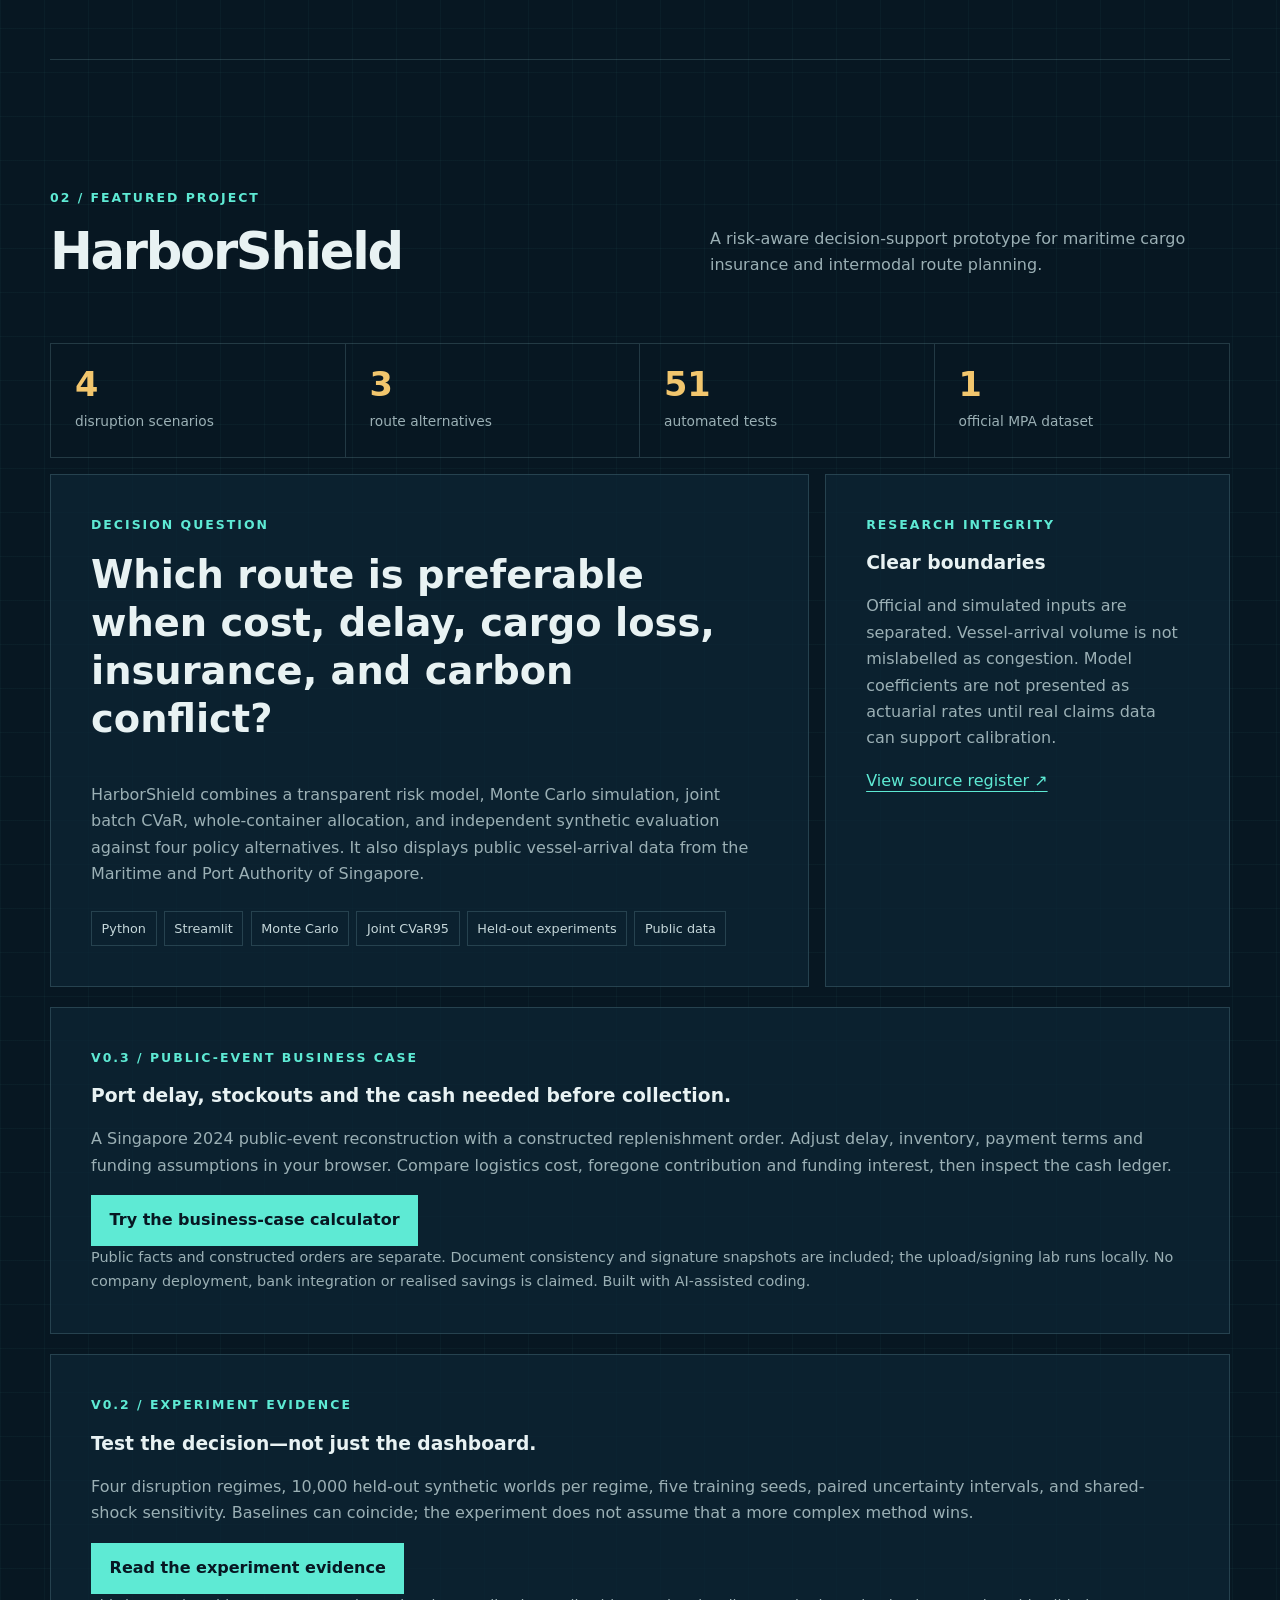
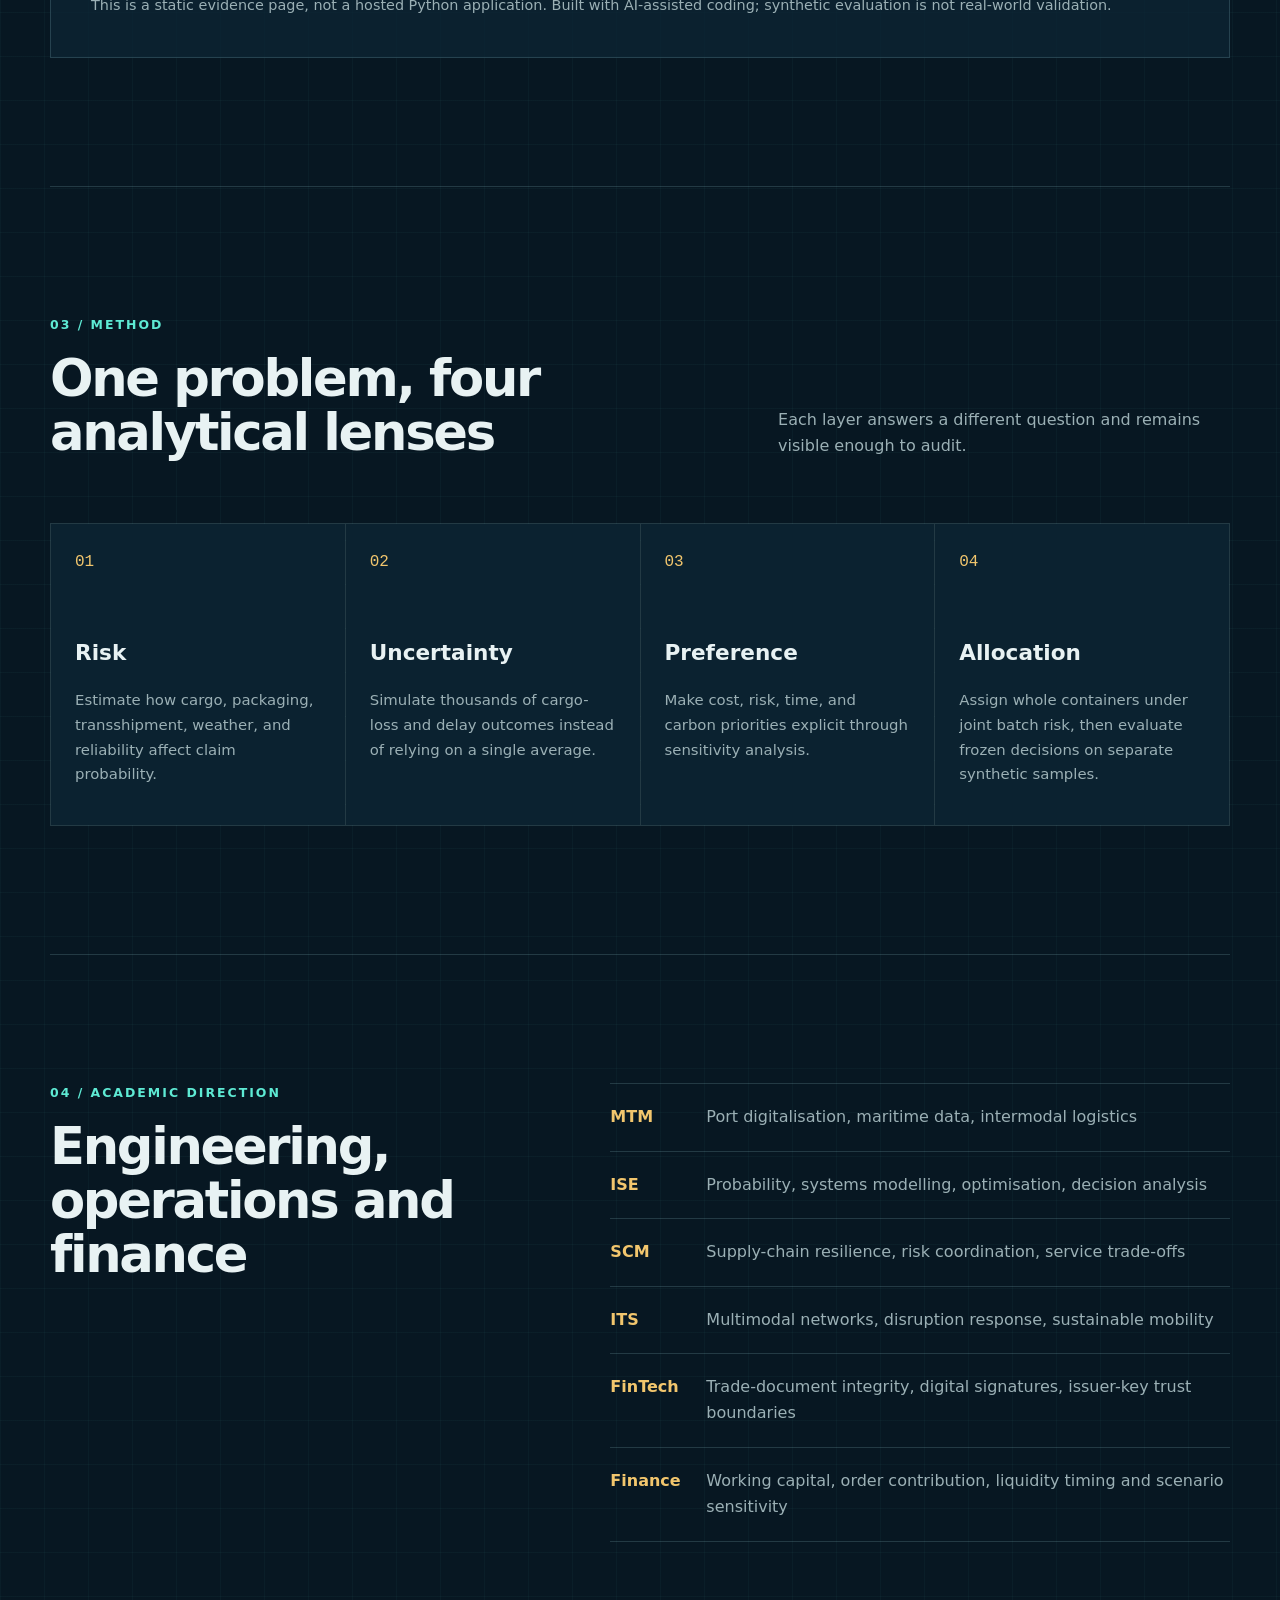
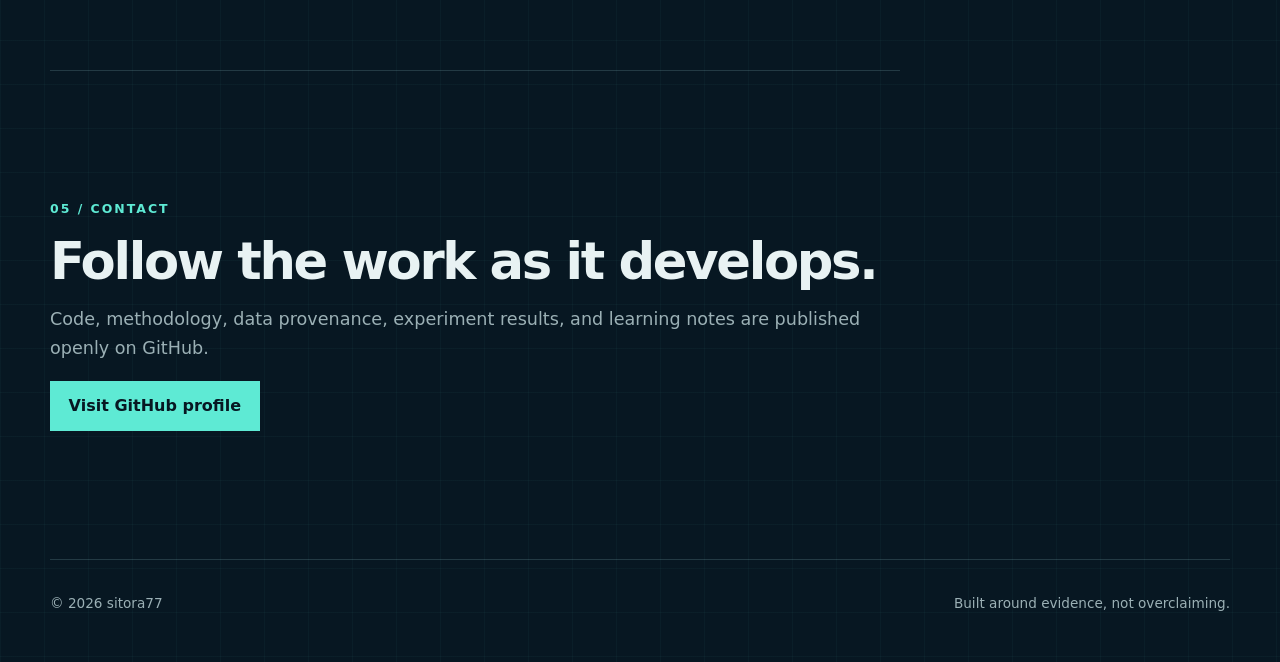
==== commit c1fa5cb0: "Publish interactive HarborShield public-event business case" ====
--- a/index.html
+++ b/index.html
@@ -106,7 +106,7 @@
         <div class="metric-strip" aria-label="Project facts">
           <div><strong>4</strong><span>disruption scenarios</span></div>
           <div><strong>3</strong><span>route alternatives</span></div>
-          <div><strong>24</strong><span>automated tests</span></div>
+          <div><strong>51</strong><span>automated tests</span></div>
           <div><strong>1</strong><span>official MPA dataset</span></div>
         </div>
 
@@ -139,6 +139,21 @@
           </article>
         </div>
         <article class="project-card evidence-card">
+          <p class="card-label">v0.3 / PUBLIC-EVENT BUSINESS CASE</p>
+          <h3>Port delay, stockouts and the cash needed before collection.</h3>
+          <p>
+            A Singapore 2024 public-event reconstruction with a constructed replenishment order.
+            Adjust delay, inventory, payment terms and funding assumptions in your browser.
+            Compare logistics cost, foregone contribution and funding interest, then inspect the cash ledger.
+          </p>
+          <a class="button button-primary" href="case-study.html">Try the business-case calculator</a>
+          <p class="evidence-note">
+            Public facts and constructed orders are separate. Document consistency and signature
+            snapshots are included; the upload/signing lab runs locally. No company deployment,
+            bank integration or realised savings is claimed. Built with AI-assisted coding.
+          </p>
+        </article>
+        <article class="project-card evidence-card">
           <p class="card-label">v0.2 / EXPERIMENT EVIDENCE</p>
           <h3>Test the decision—not just the dashboard.</h3>
           <p>
@@ -187,13 +202,15 @@
       <section class="section direction-section" aria-labelledby="direction-title">
         <div>
           <p class="section-index">04 / ACADEMIC DIRECTION</p>
-          <h2 id="direction-title">Connecting four fields</h2>
+          <h2 id="direction-title">Engineering, operations and finance</h2>
         </div>
         <div class="direction-list">
           <div><span>MTM</span><p>Port digitalisation, maritime data, intermodal logistics</p></div>
           <div><span>ISE</span><p>Probability, systems modelling, optimisation, decision analysis</p></div>
           <div><span>SCM</span><p>Supply-chain resilience, risk coordination, service trade-offs</p></div>
           <div><span>ITS</span><p>Multimodal networks, disruption response, sustainable mobility</p></div>
+          <div><span>FinTech</span><p>Trade-document integrity, digital signatures, issuer-key trust boundaries</p></div>
+          <div><span>Finance</span><p>Working capital, order contribution, liquidity timing and scenario sensitivity</p></div>
         </div>
       </section>
 
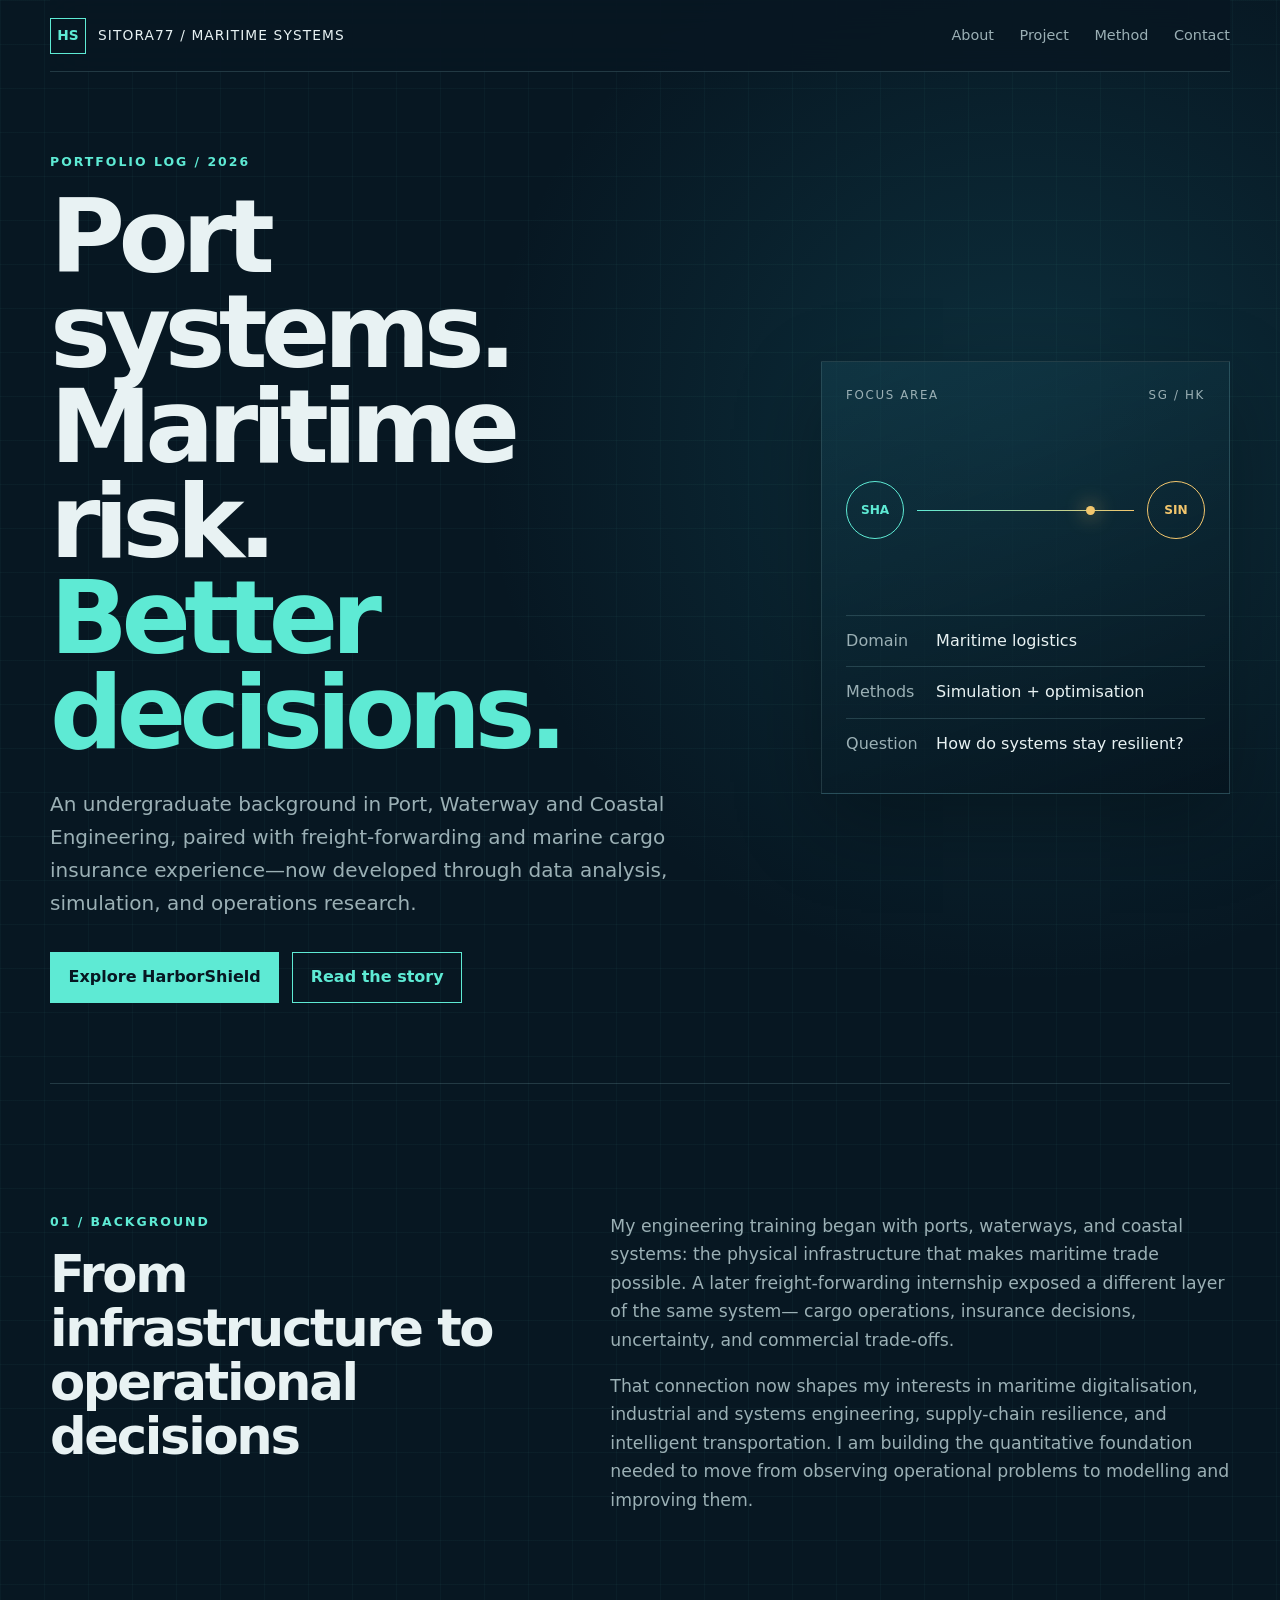
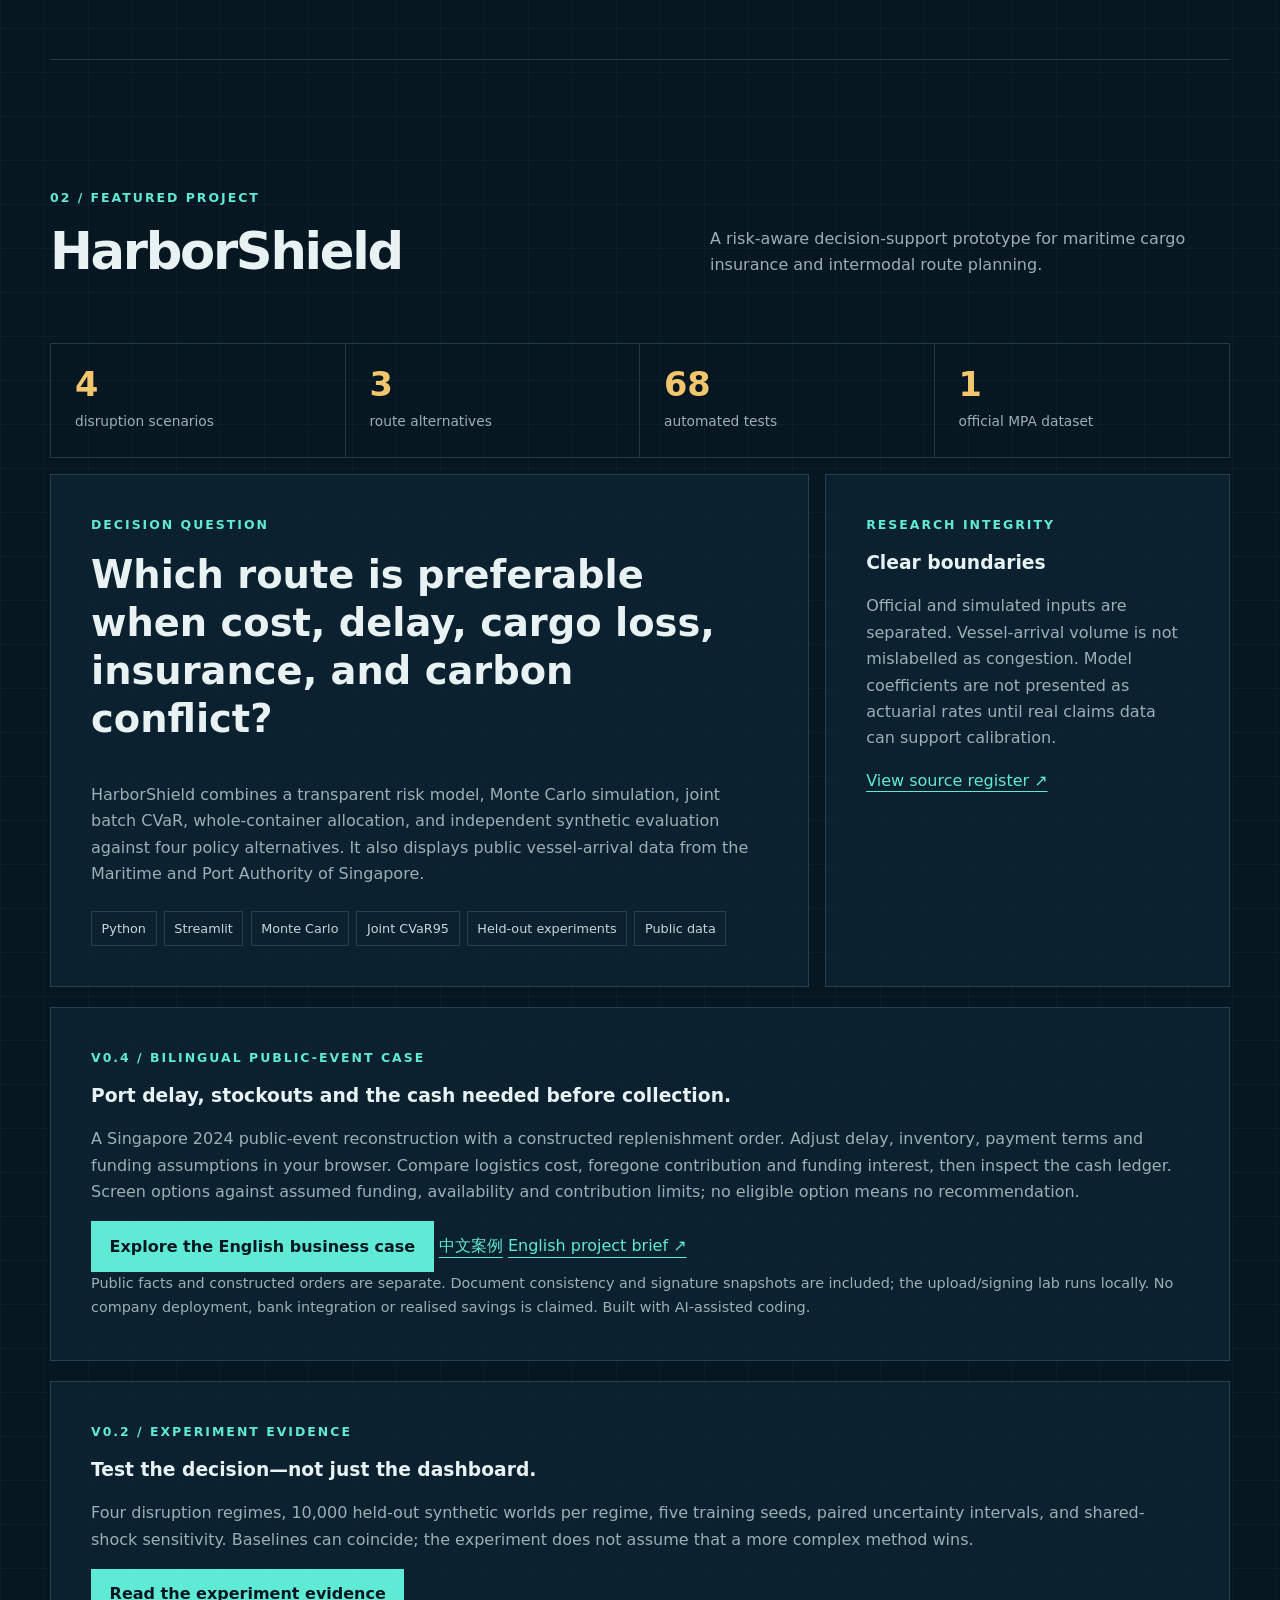
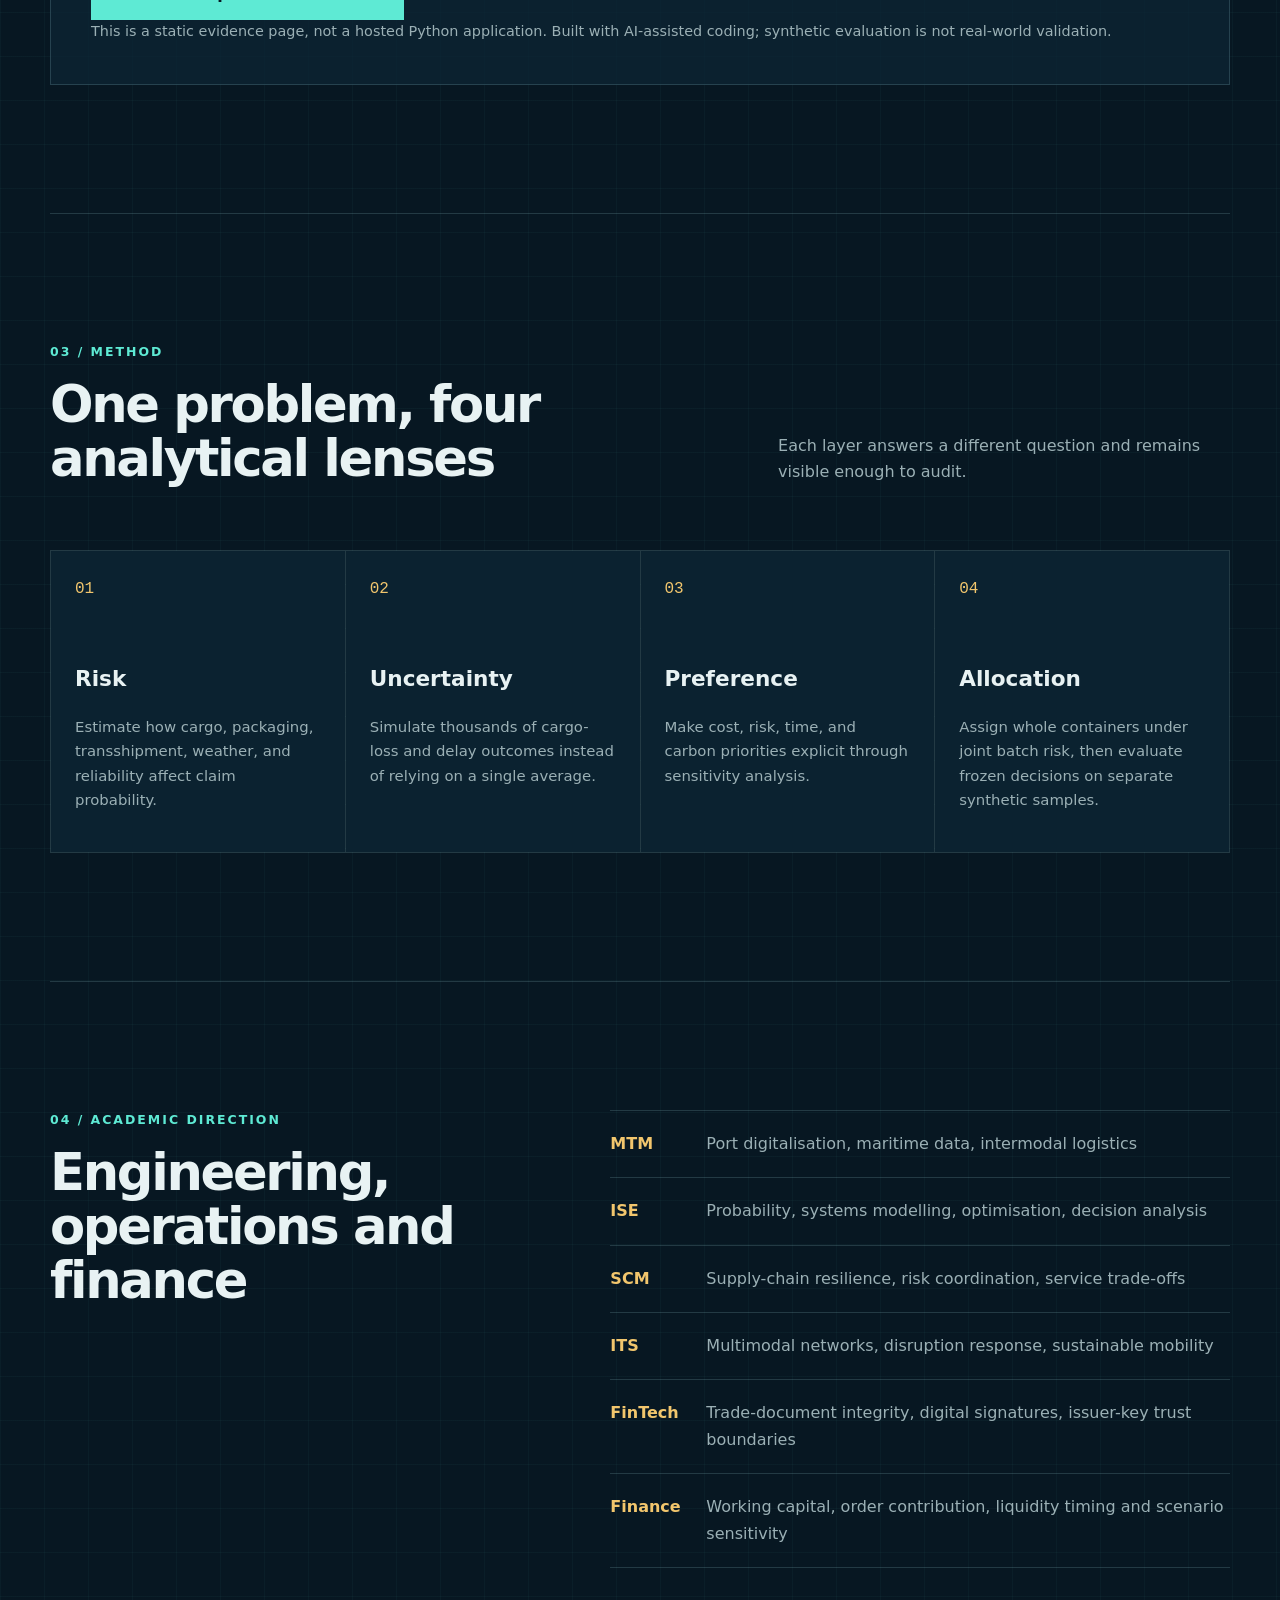
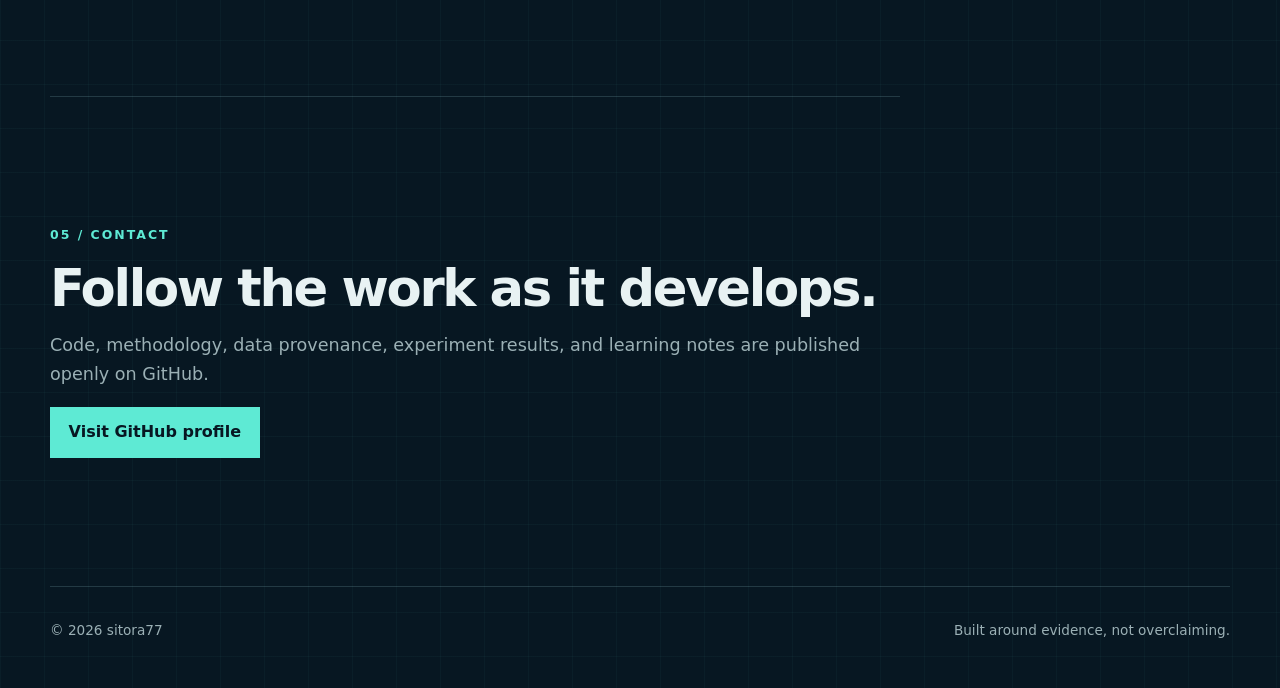
==== commit f50a6524: "Publish English HarborShield case and v0.4 decision screening" ====
--- a/index.html
+++ b/index.html
@@ -106,7 +106,7 @@
         <div class="metric-strip" aria-label="Project facts">
           <div><strong>4</strong><span>disruption scenarios</span></div>
           <div><strong>3</strong><span>route alternatives</span></div>
-          <div><strong>51</strong><span>automated tests</span></div>
+          <div><strong>68</strong><span>automated tests</span></div>
           <div><strong>1</strong><span>official MPA dataset</span></div>
         </div>
 
@@ -139,14 +139,18 @@
           </article>
         </div>
         <article class="project-card evidence-card">
-          <p class="card-label">v0.3 / PUBLIC-EVENT BUSINESS CASE</p>
+          <p class="card-label">v0.4 / BILINGUAL PUBLIC-EVENT CASE</p>
           <h3>Port delay, stockouts and the cash needed before collection.</h3>
           <p>
             A Singapore 2024 public-event reconstruction with a constructed replenishment order.
             Adjust delay, inventory, payment terms and funding assumptions in your browser.
             Compare logistics cost, foregone contribution and funding interest, then inspect the cash ledger.
-          </p>
-          <a class="button button-primary" href="case-study.html">Try the business-case calculator</a>
+            Screen options against assumed funding, availability and contribution limits;
+            no eligible option means no recommendation.
+          </p>
+          <a class="button button-primary" href="case-study-en.html">Explore the English business case</a>
+          <a class="text-link" href="case-study.html">中文案例</a>
+          <a class="text-link" href="https://github.com/sitora77/harborshield/blob/main/docs/PROJECT_BRIEF_EN.md">English project brief ↗</a>
           <p class="evidence-note">
             Public facts and constructed orders are separate. Document consistency and signature
             snapshots are included; the upload/signing lab runs locally. No company deployment,
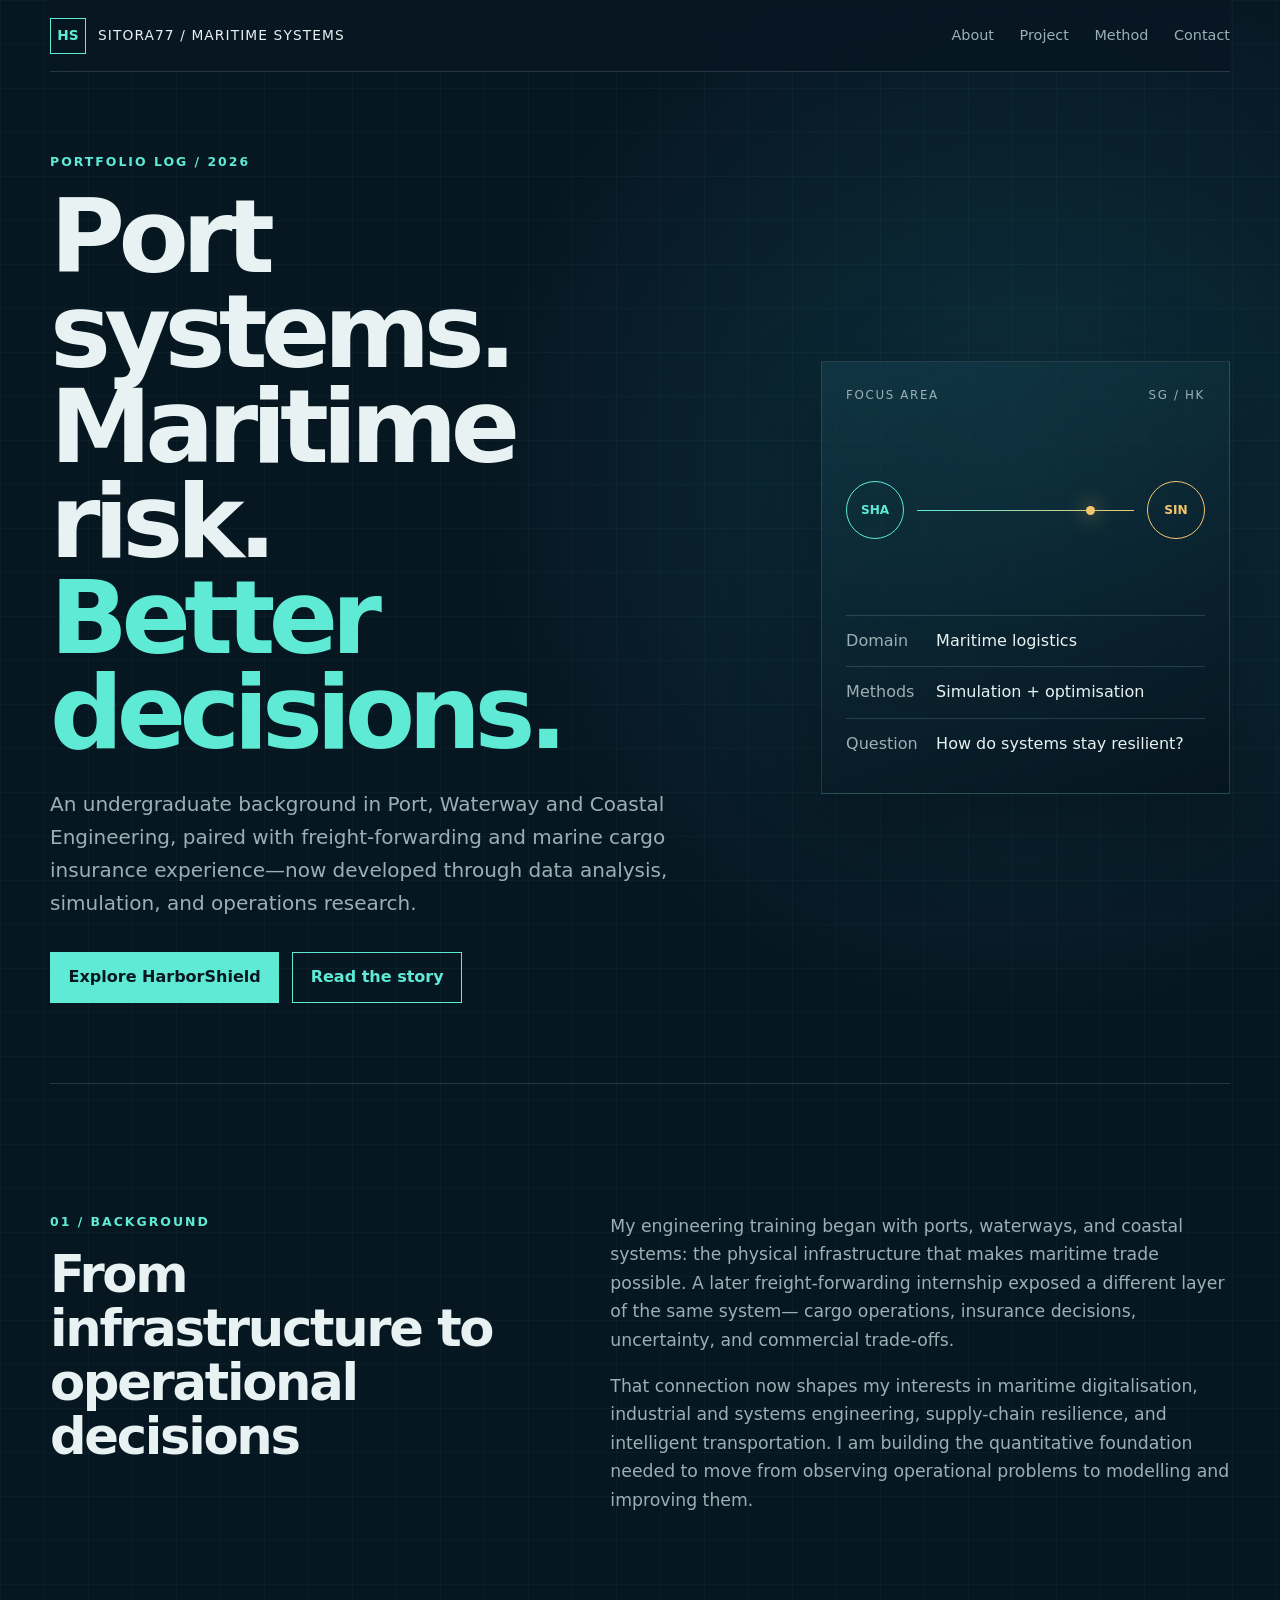
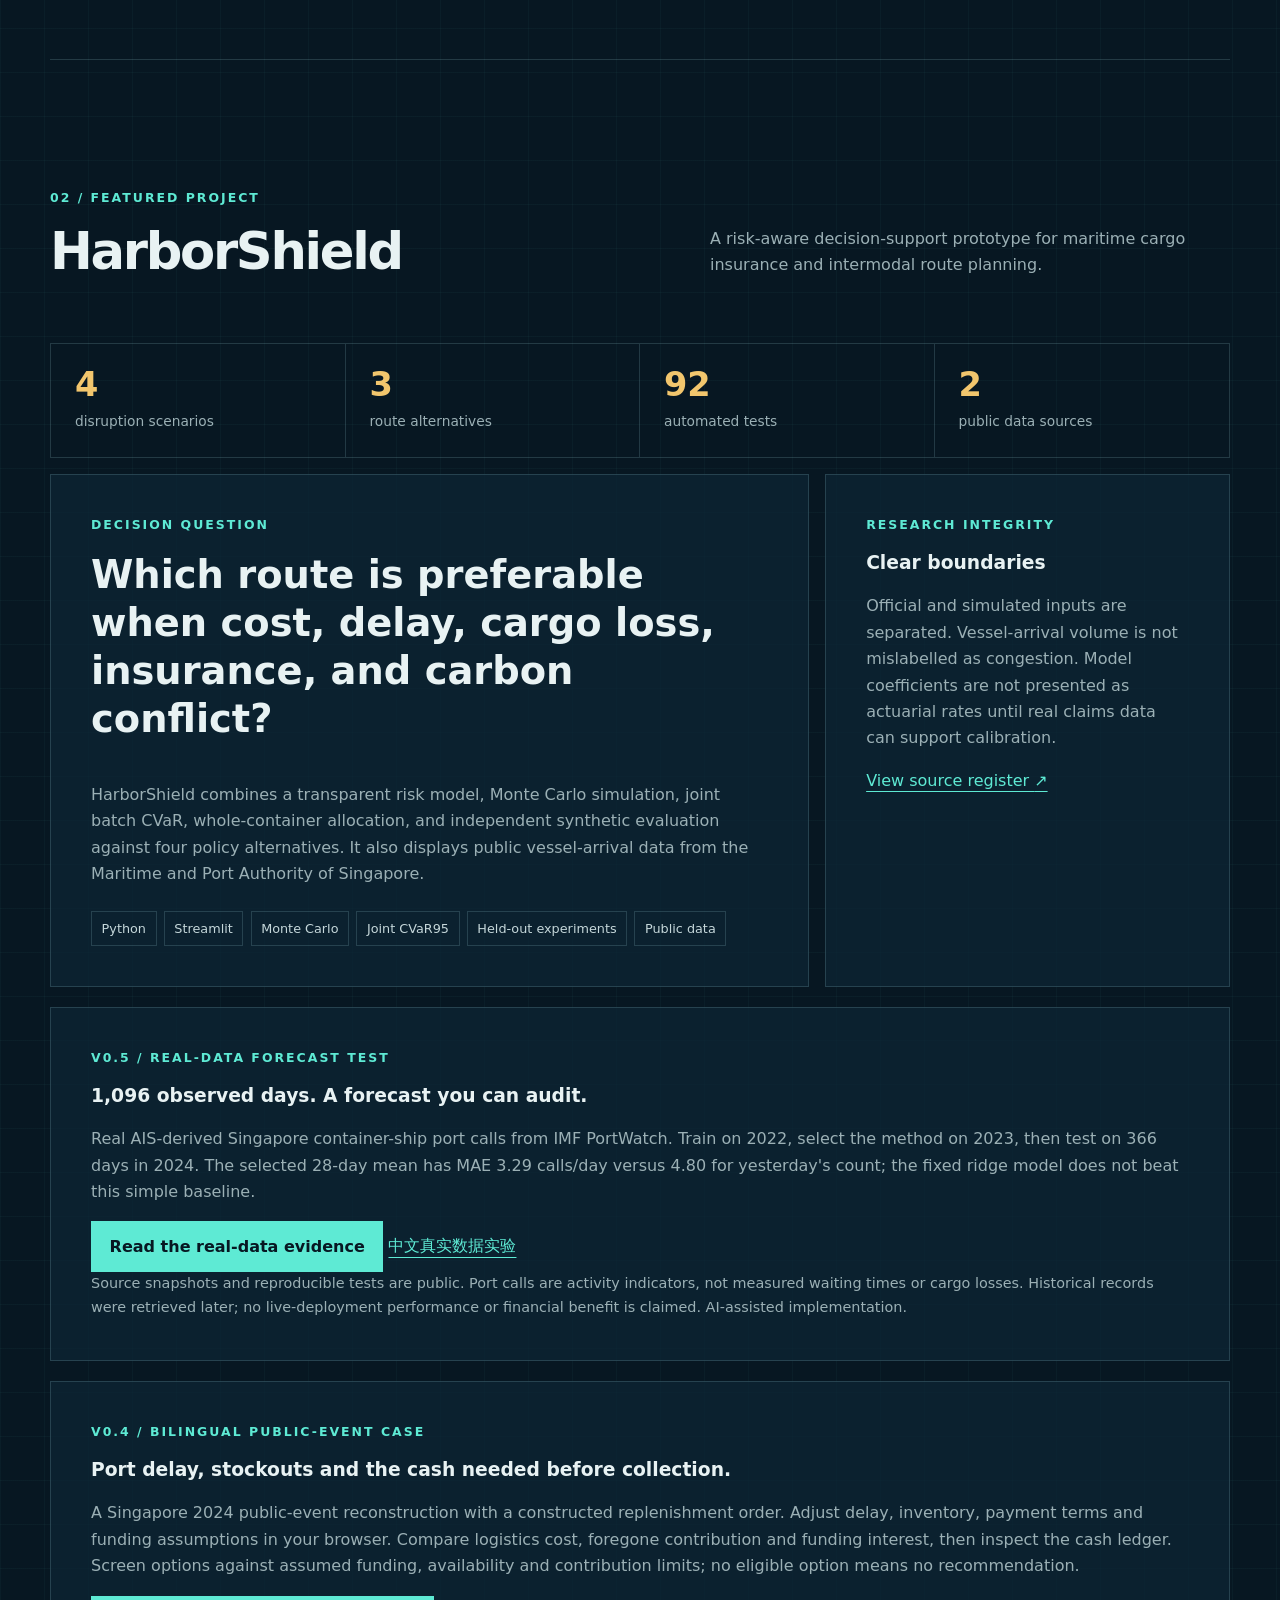
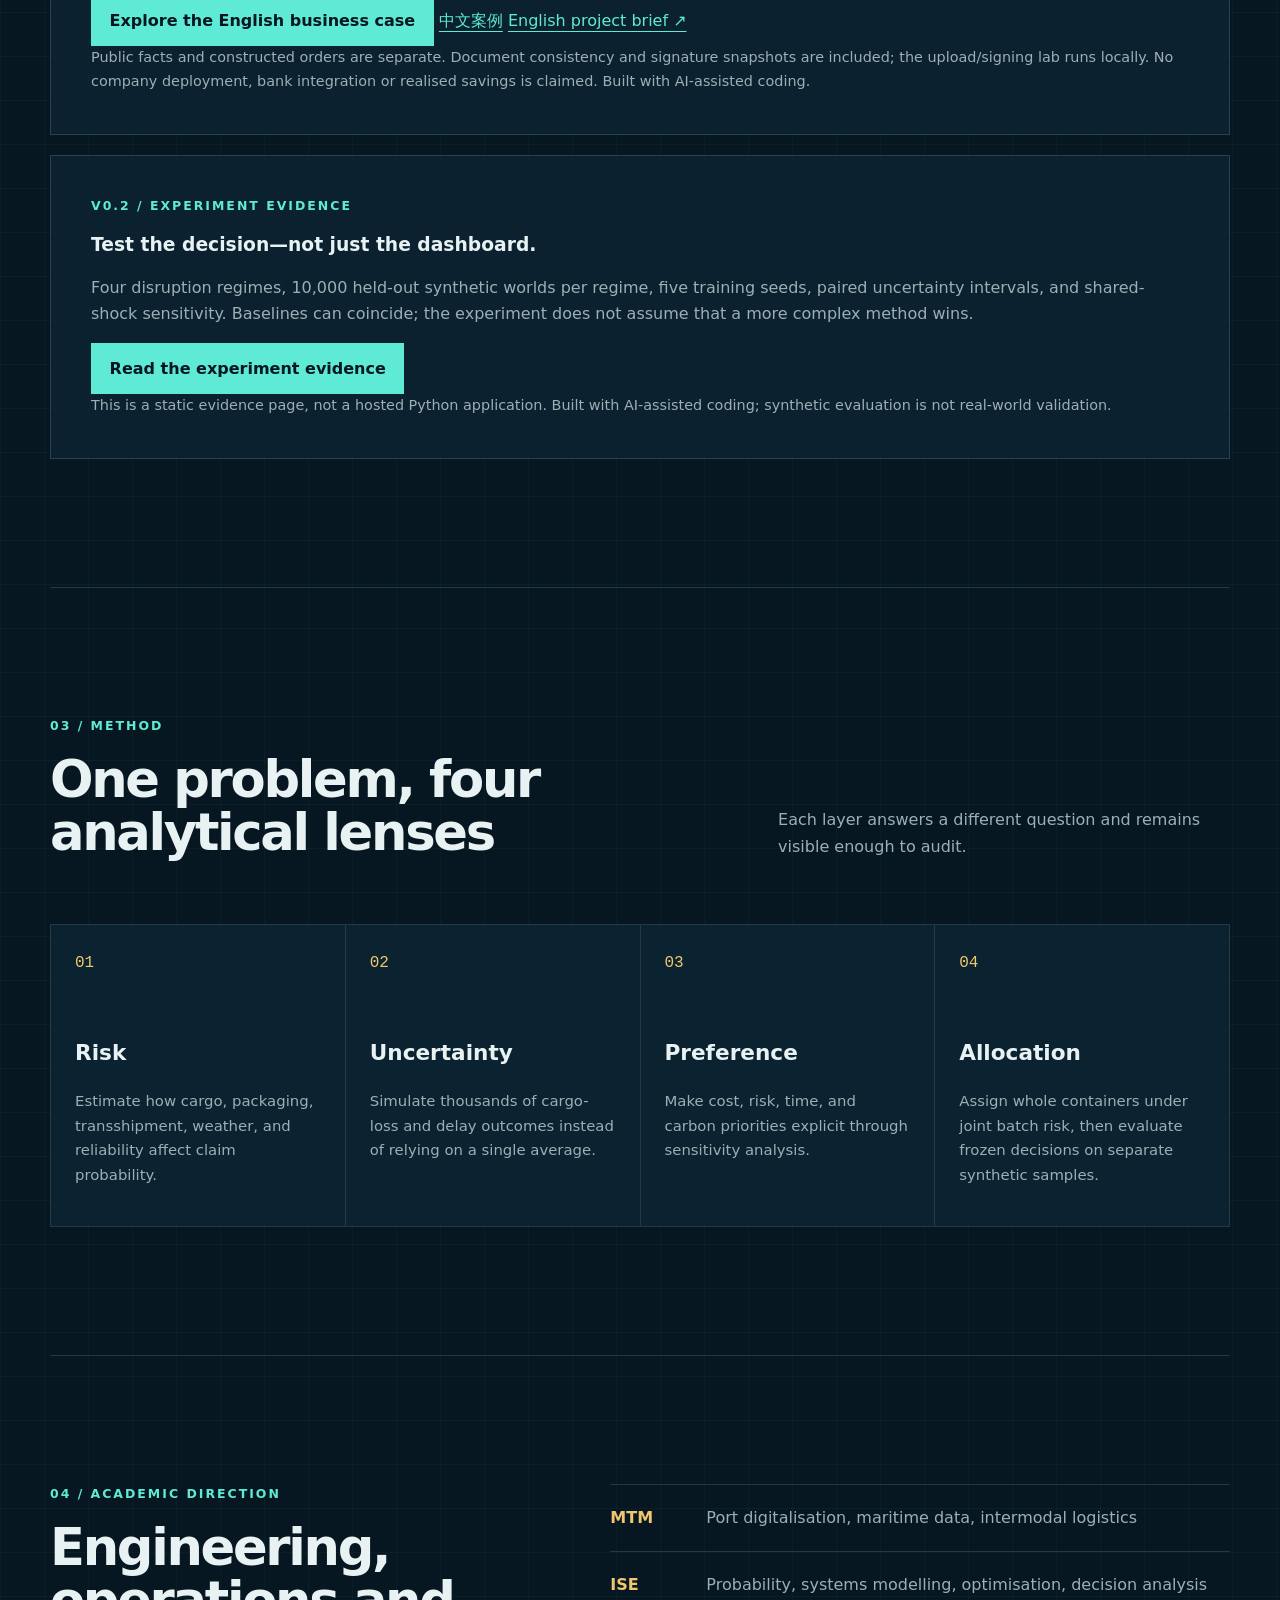
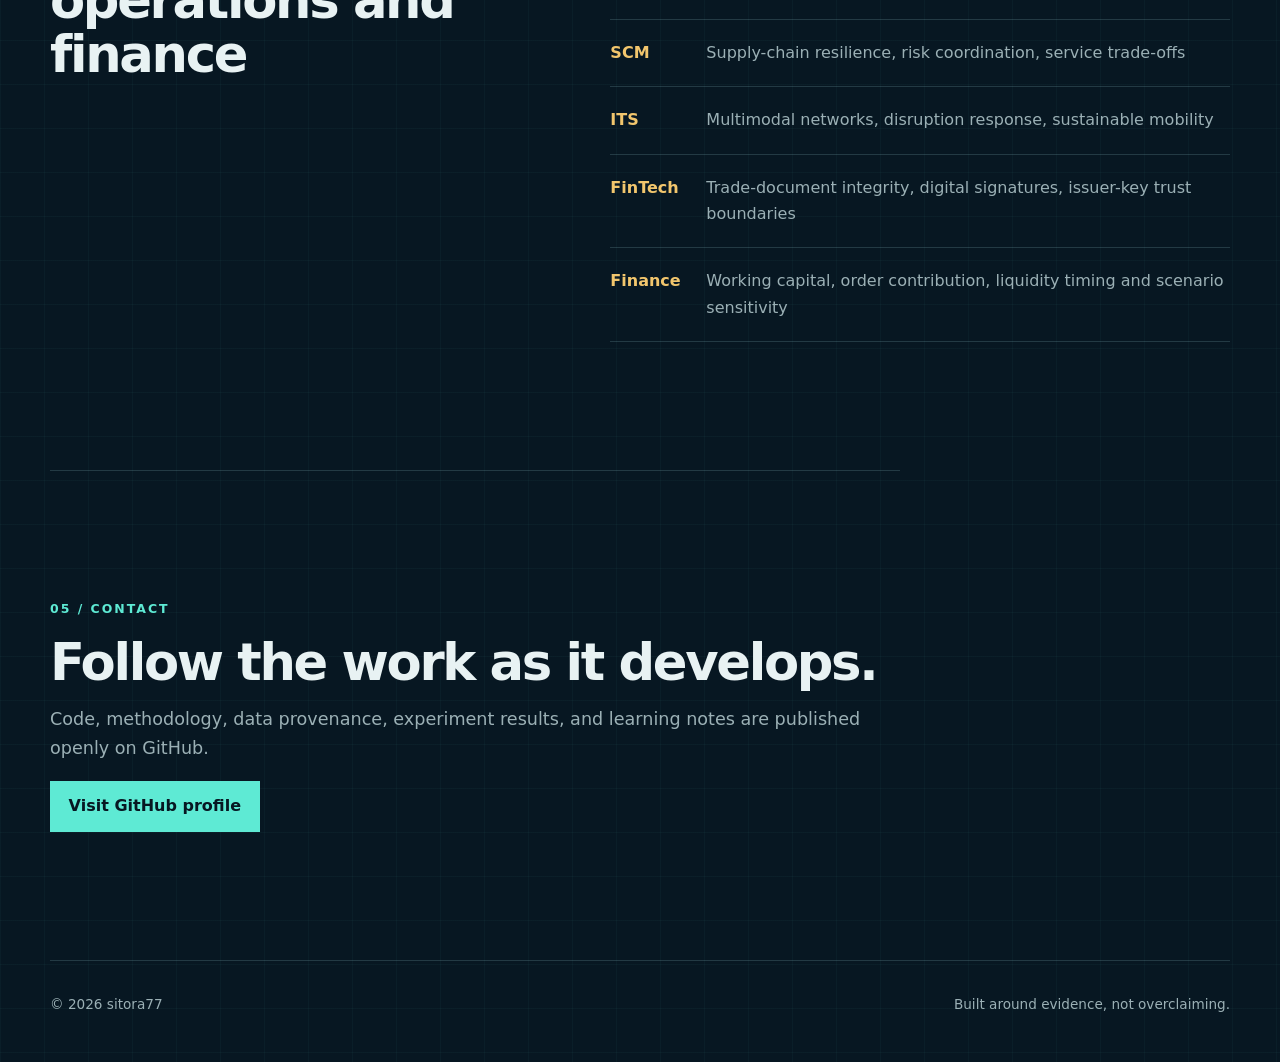
==== commit 9d5ccec7: "Publish bilingual real-data forecast evidence" ====
--- a/index.html
+++ b/index.html
@@ -106,8 +106,8 @@
         <div class="metric-strip" aria-label="Project facts">
           <div><strong>4</strong><span>disruption scenarios</span></div>
           <div><strong>3</strong><span>route alternatives</span></div>
-          <div><strong>68</strong><span>automated tests</span></div>
-          <div><strong>1</strong><span>official MPA dataset</span></div>
+          <div><strong>92</strong><span>automated tests</span></div>
+          <div><strong>2</strong><span>public data sources</span></div>
         </div>
 
         <div class="project-grid">
@@ -139,6 +139,23 @@
           </article>
         </div>
         <article class="project-card evidence-card">
+          <p class="card-label">v0.5 / REAL-DATA FORECAST TEST</p>
+          <h3>1,096 observed days. A forecast you can audit.</h3>
+          <p>
+            Real AIS-derived Singapore container-ship port calls from IMF PortWatch.
+            Train on 2022, select the method on 2023, then test on 366 days in 2024.
+            The selected 28-day mean has MAE 3.29 calls/day versus 4.80 for yesterday's count;
+            the fixed ridge model does not beat this simple baseline.
+          </p>
+          <a class="button button-primary" href="real-data-en.html">Read the real-data evidence</a>
+          <a class="text-link" href="real-data.html">中文真实数据实验</a>
+          <p class="evidence-note">
+            Source snapshots and reproducible tests are public. Port calls are activity indicators,
+            not measured waiting times or cargo losses. Historical records were retrieved later;
+            no live-deployment performance or financial benefit is claimed. AI-assisted implementation.
+          </p>
+        </article>
+        <article class="project-card evidence-card">
           <p class="card-label">v0.4 / BILINGUAL PUBLIC-EVENT CASE</p>
           <h3>Port delay, stockouts and the cash needed before collection.</h3>
           <p>
